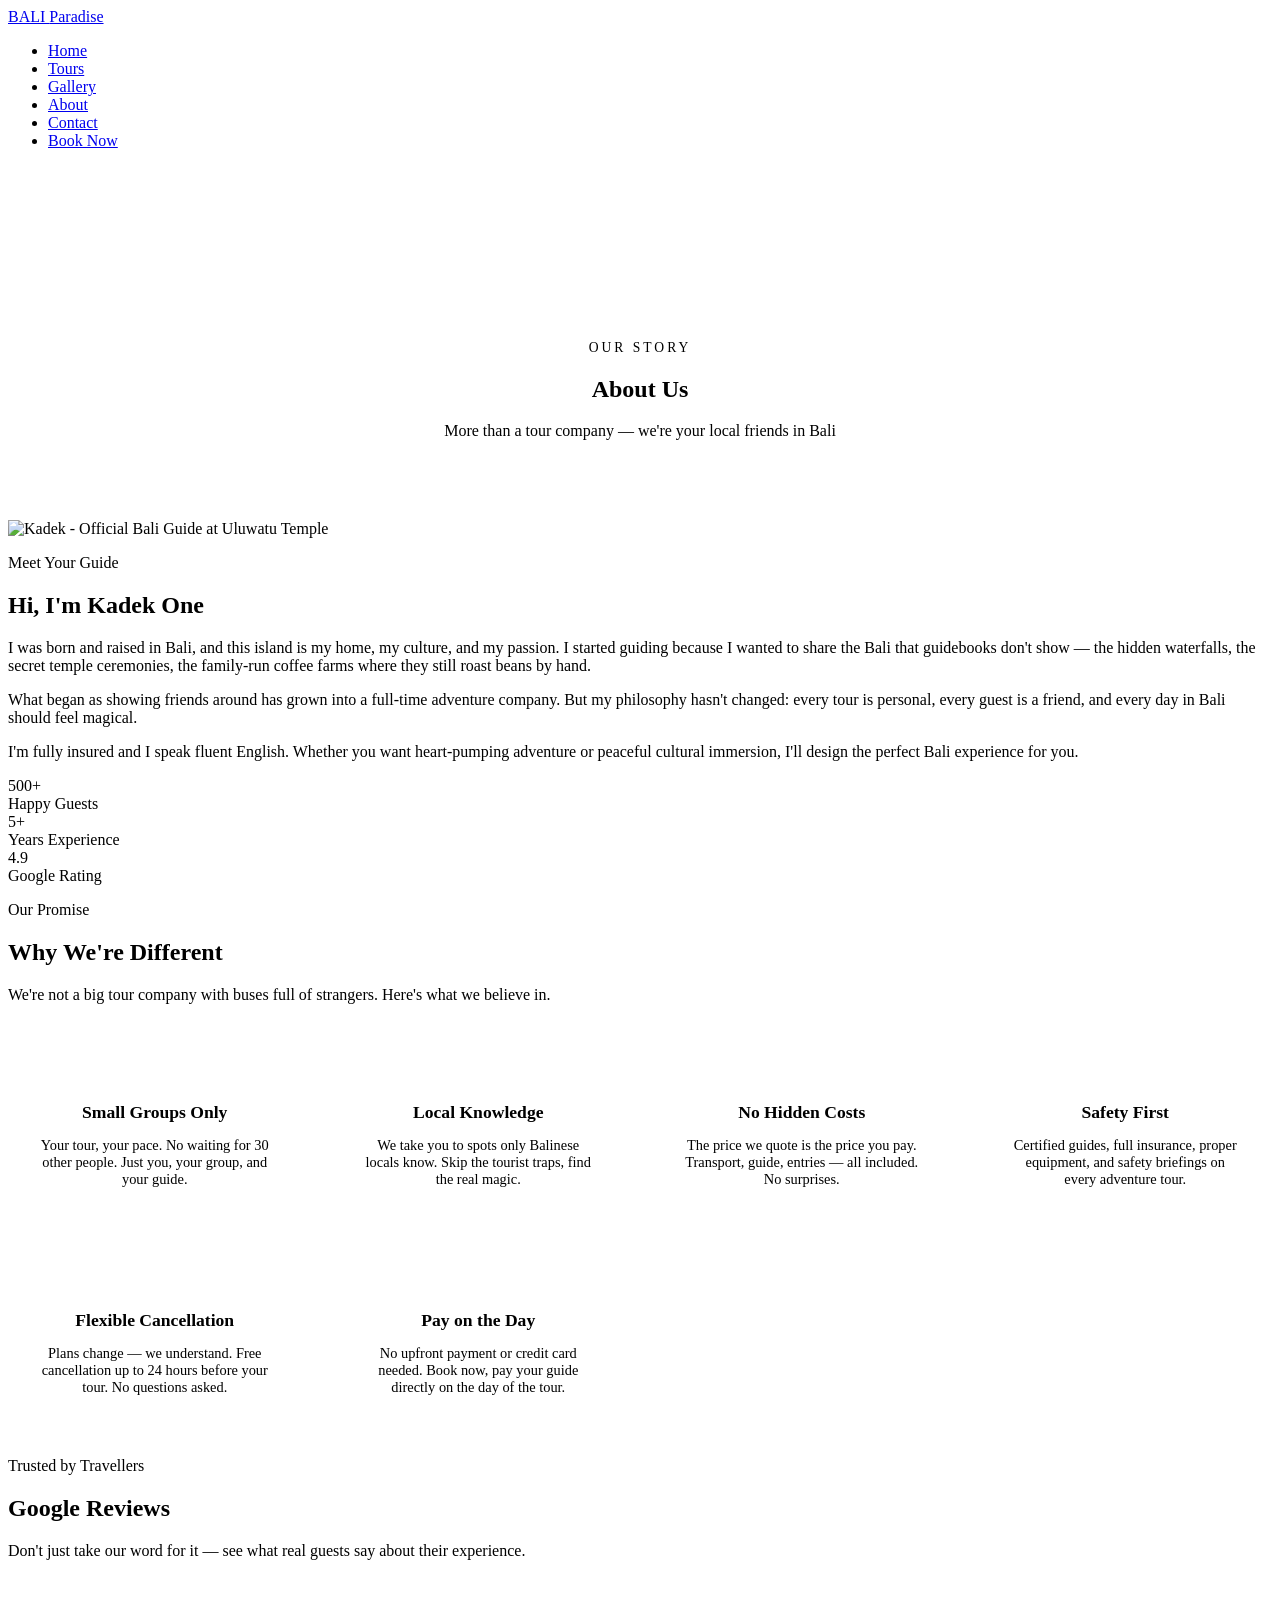
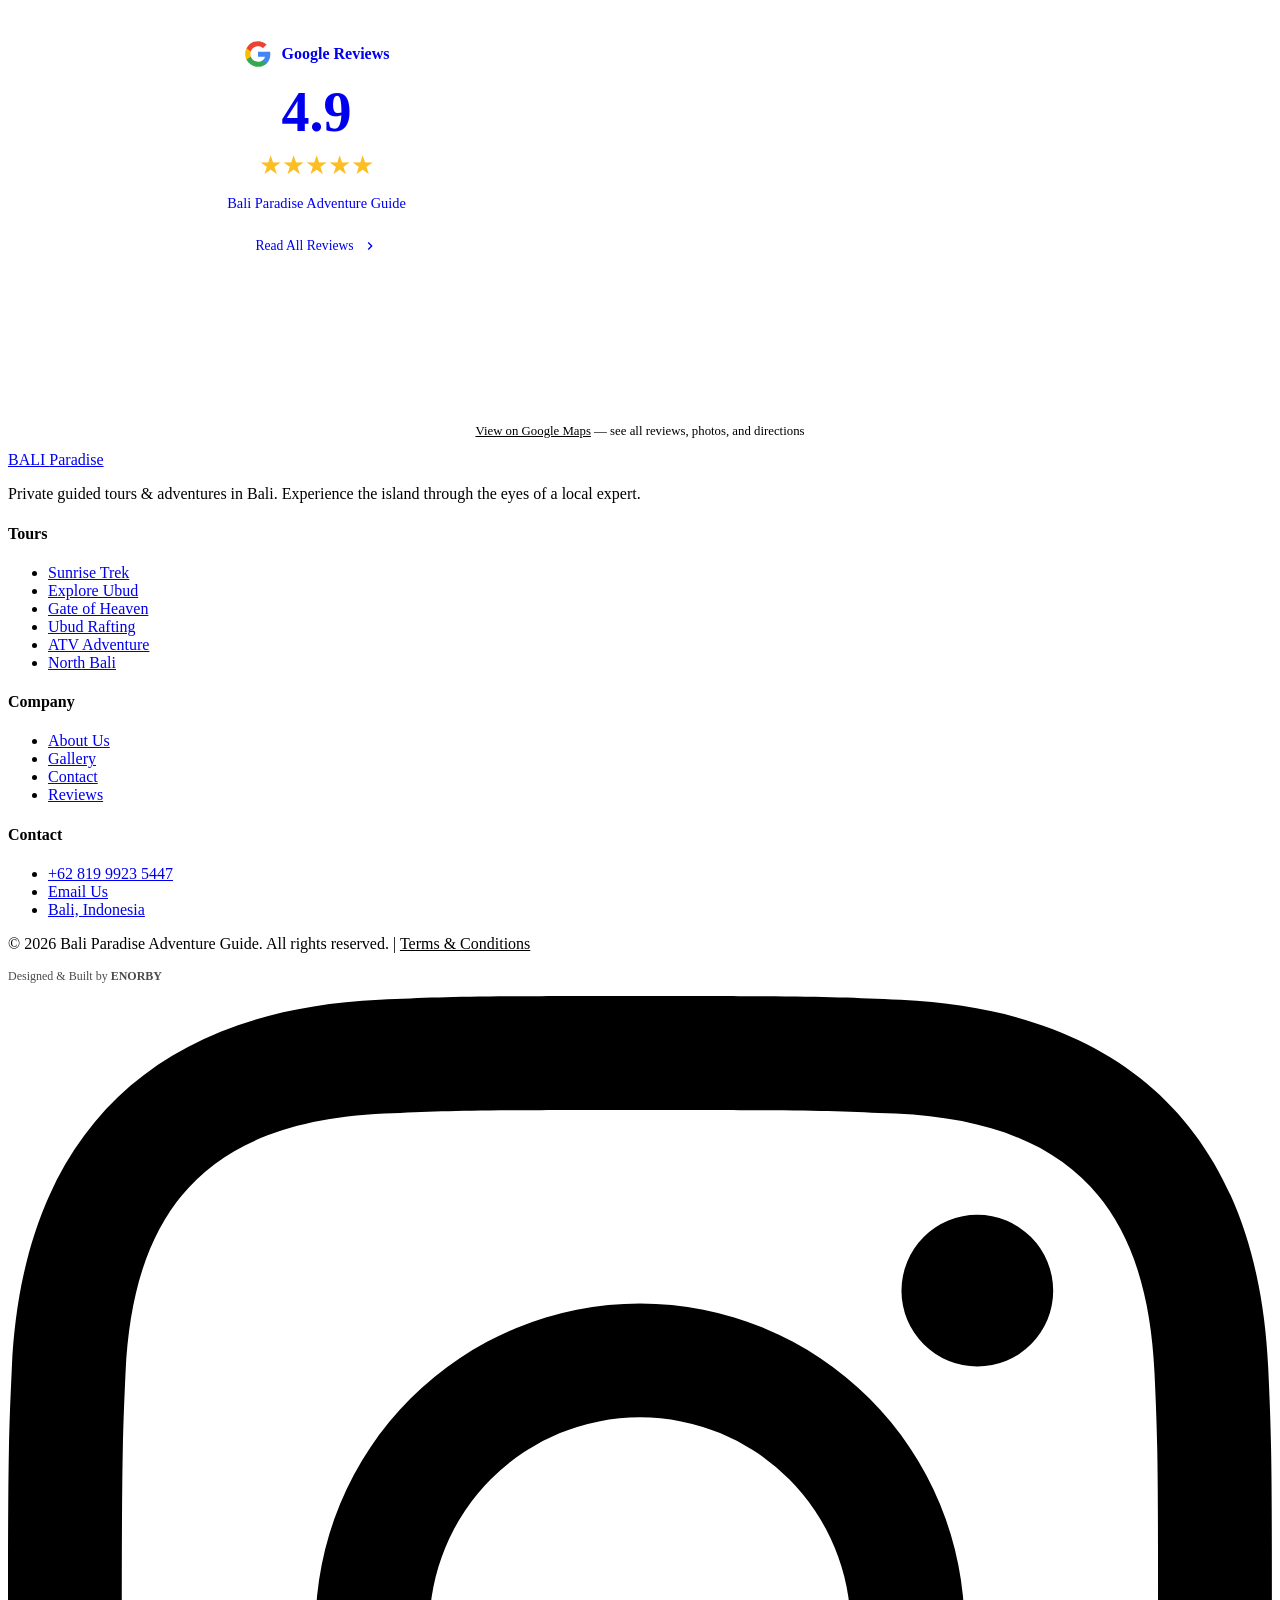
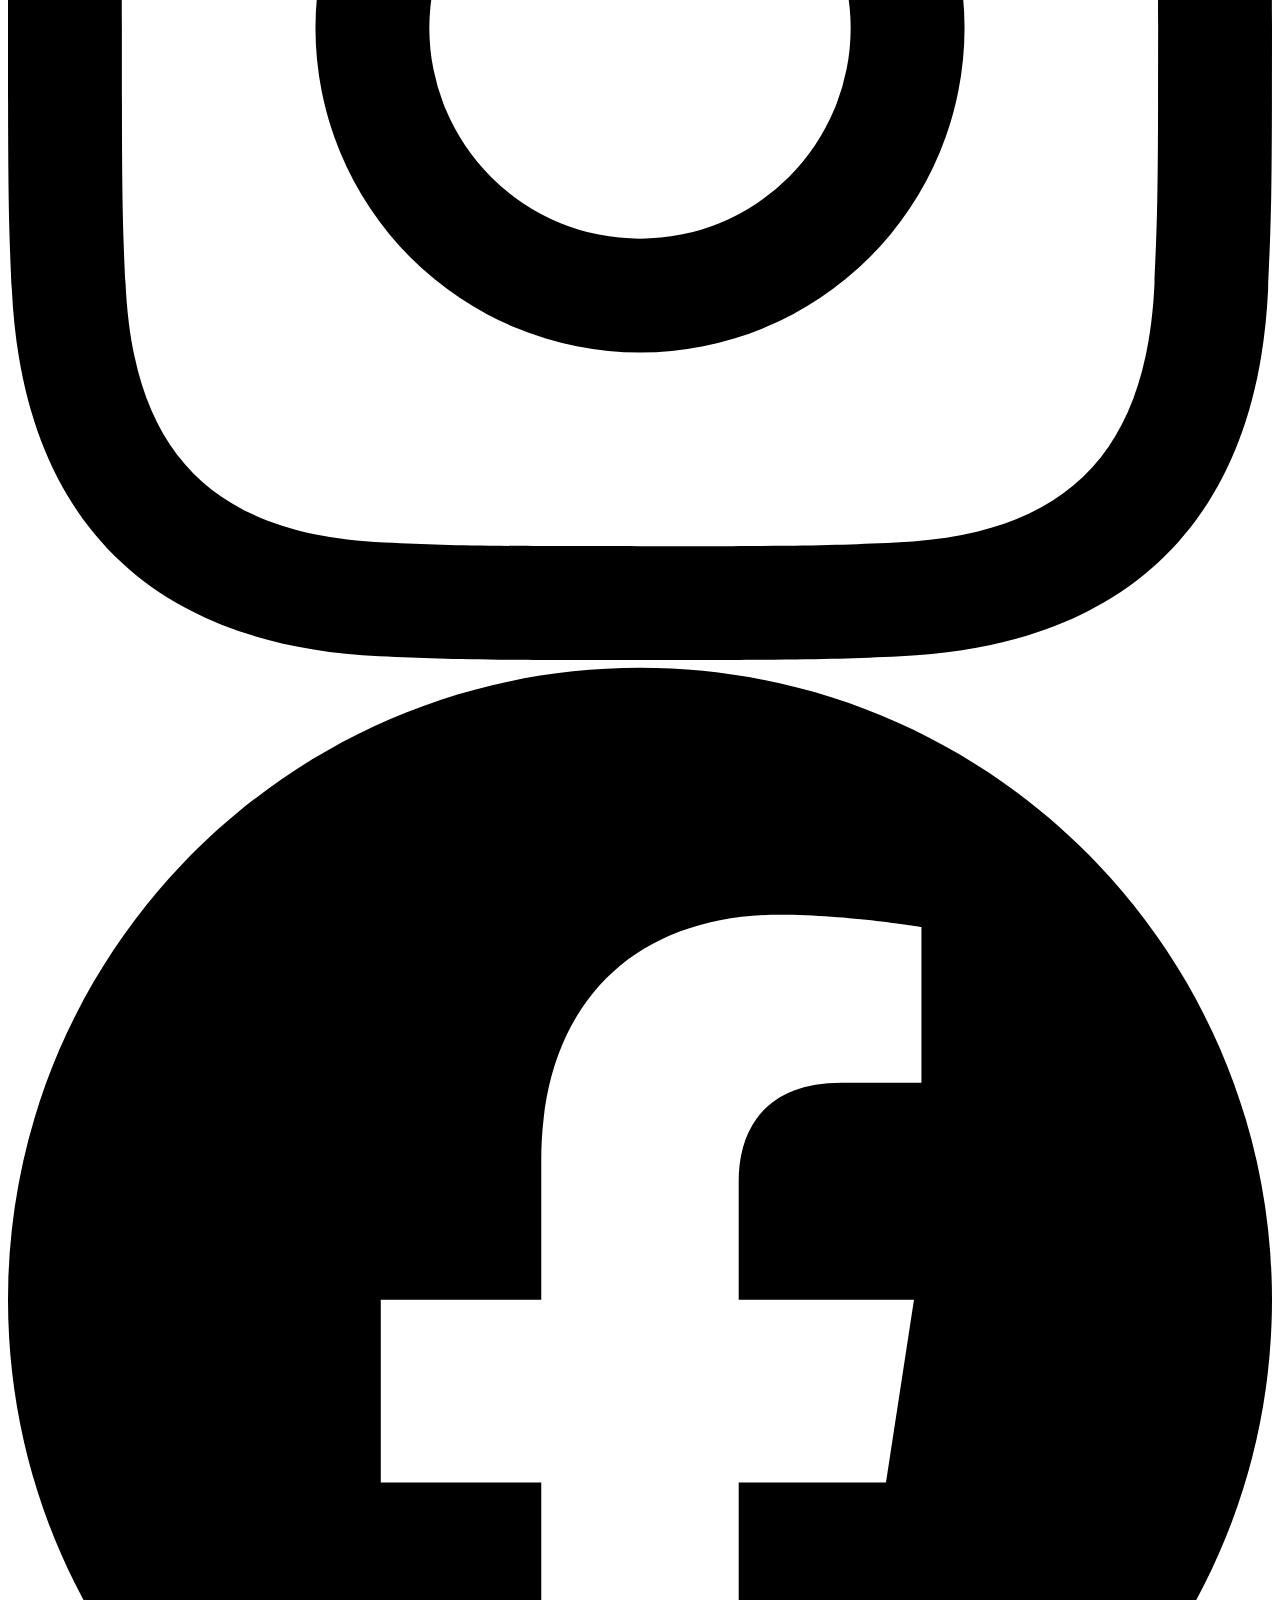
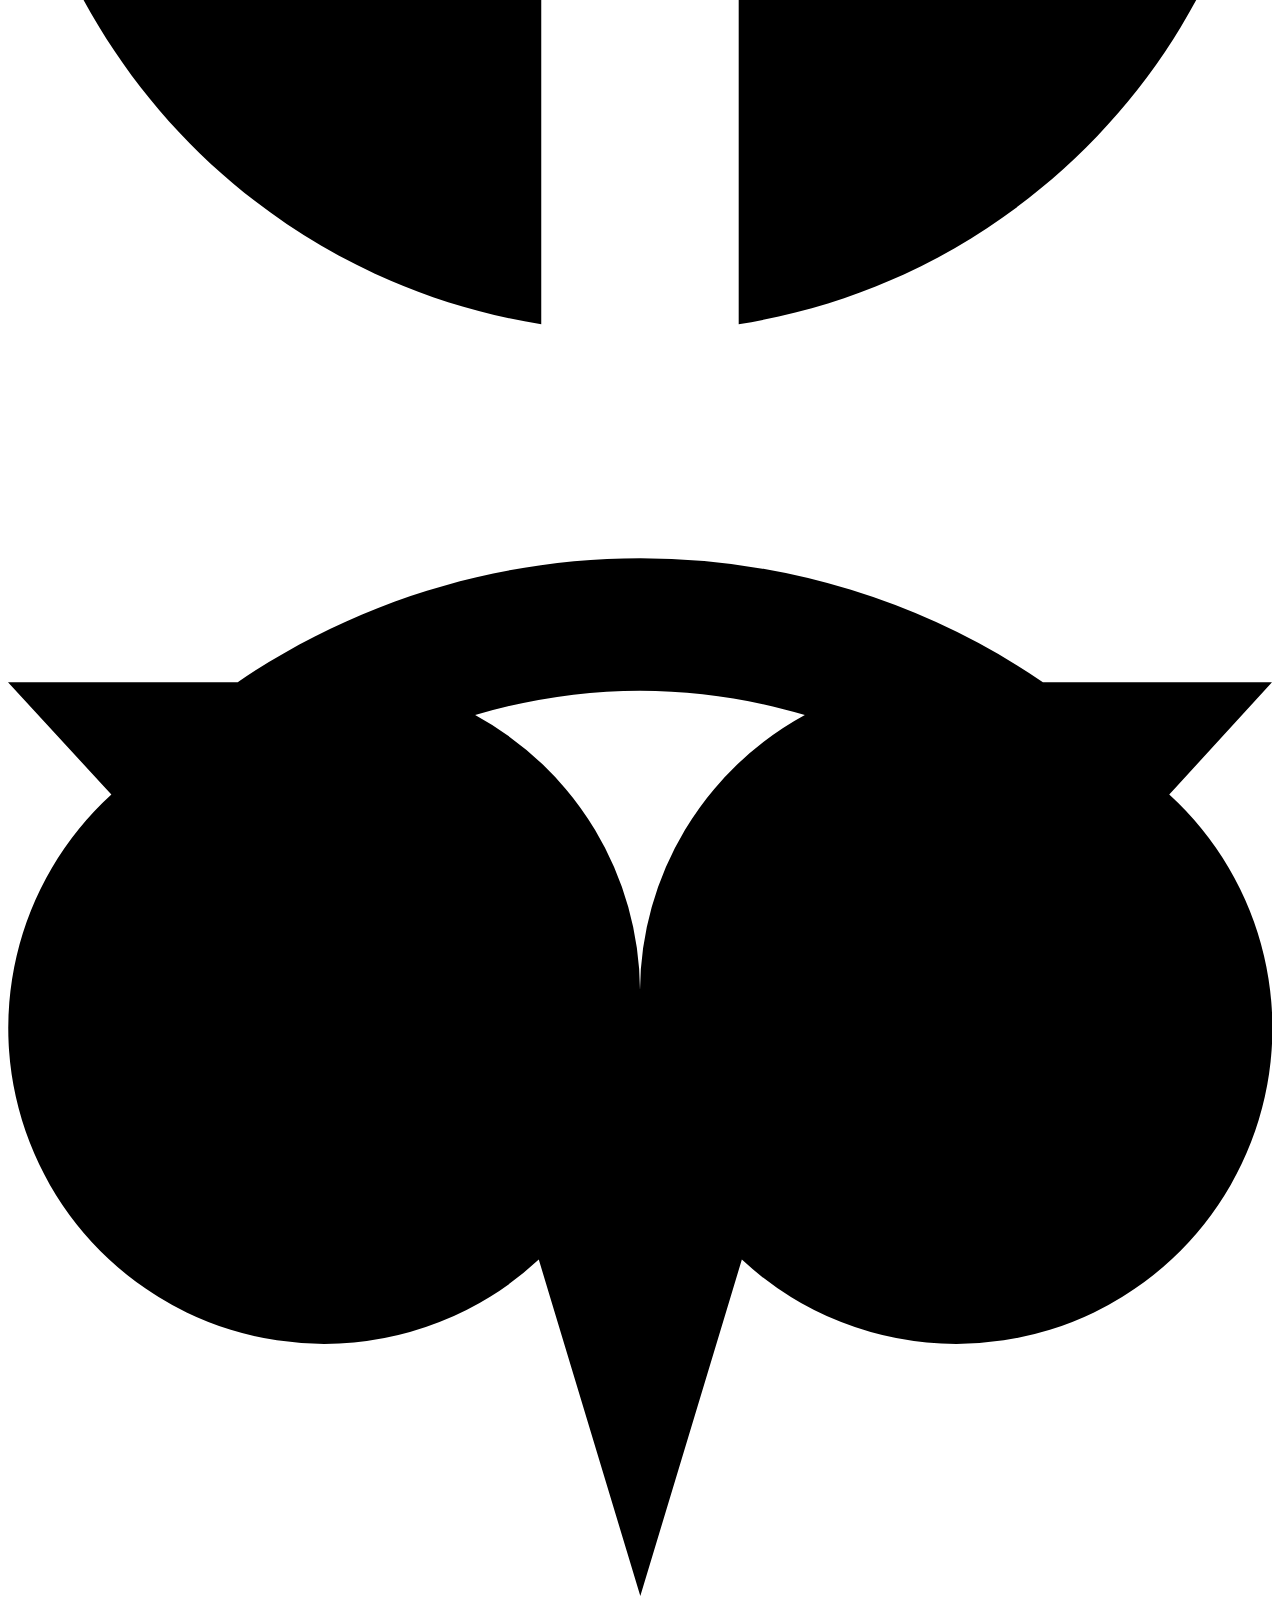
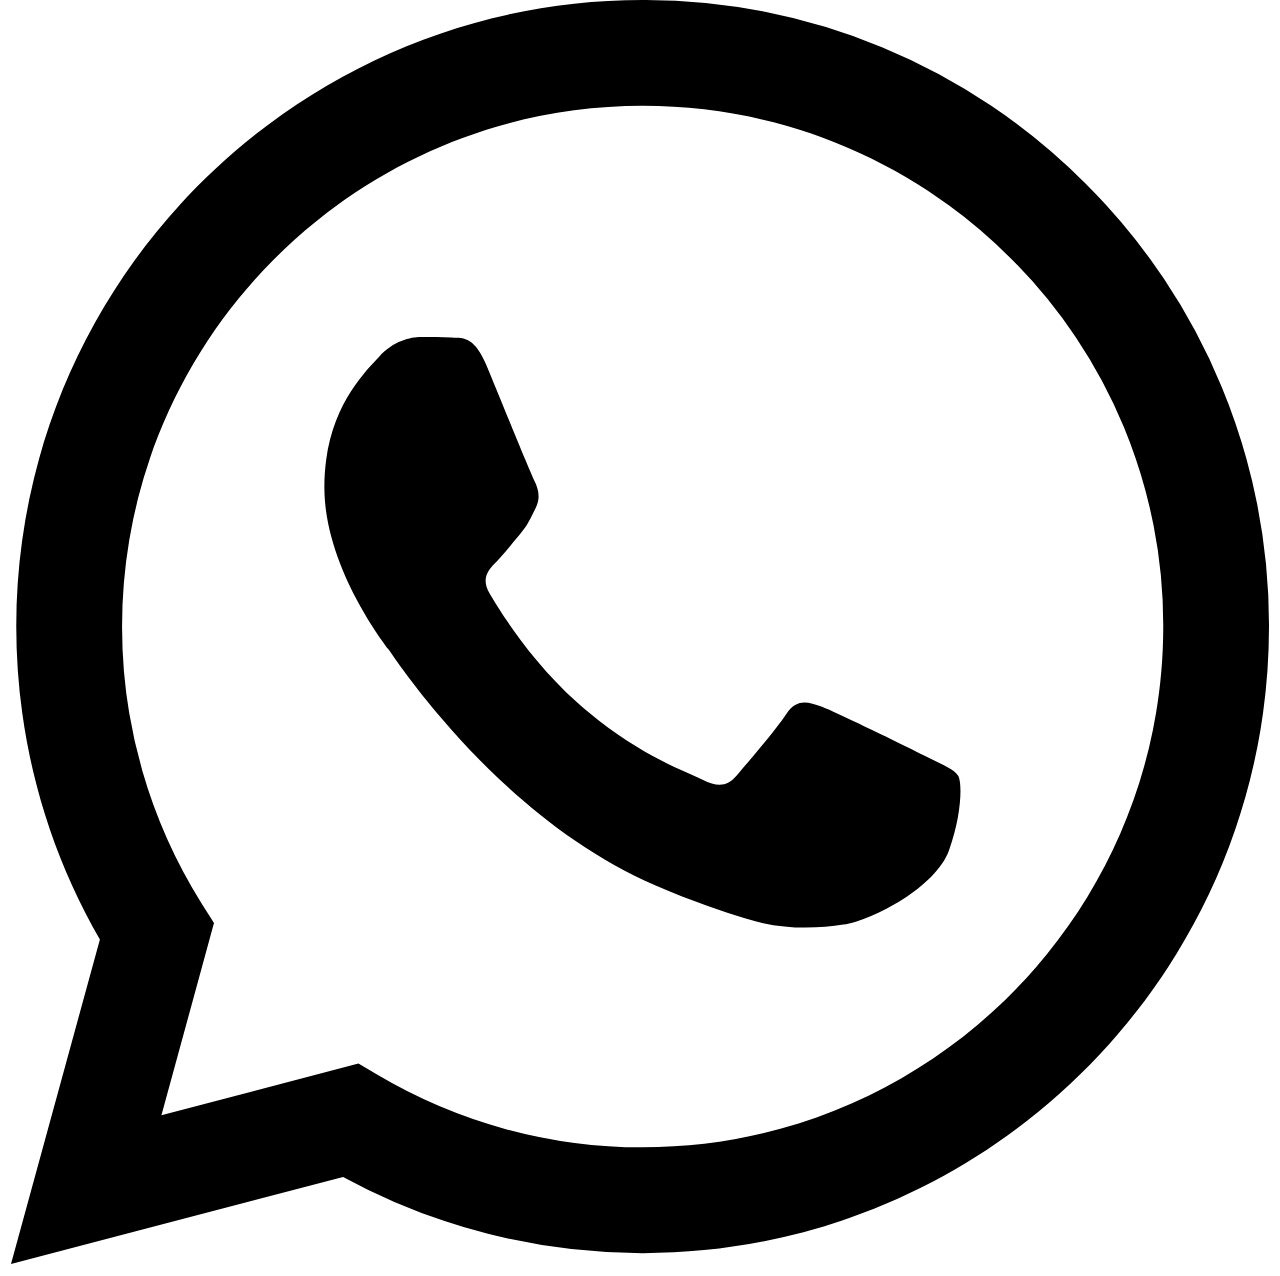
==== about.html @ e0d85d9c "Add files via upload" ====
<!DOCTYPE html>
<html lang="en">
<head>
    <meta charset="UTF-8">
    <meta name="viewport" content="width=device-width, initial-scale=1.0">
    <title>About Us | Bali Paradise Adventure Guide</title>
    <meta name="description" content="Meet your local Balinese guide. Learn about our story, experience, and why travellers trust us for their Bali adventure.">
    <link rel="preconnect" href="https://fonts.googleapis.com">
    <link rel="preconnect" href="https://fonts.gstatic.com" crossorigin>
    <link href="https://fonts.googleapis.com/css2?family=DM+Sans:wght@400;500;600;700&family=Playfair+Display:wght@400;700;800&display=swap" rel="stylesheet">
    <link rel="icon" href="data:image/svg+xml,<svg xmlns='http://www.w3.org/2000/svg' viewBox='0 0 100 100'><text y='.9em' font-size='90'>🌴</text></svg>">
    <link rel="stylesheet" href="css/style.css">
    <style>
        .page-hero {
            padding: 160px 0 80px;
            text-align: center;
            background: linear-gradient(to bottom, var(--bg-forest), var(--bg-primary));
        }
        .values-grid {
            display: grid;
            grid-template-columns: repeat(auto-fit, minmax(250px, 1fr));
            gap: 30px;
            margin-top: 50px;
        }
        .value-card {
            background: var(--bg-card);
            border: 1px solid var(--border-subtle);
            border-radius: var(--radius);
            padding: 30px;
            text-align: center;
        }
        .value-card h3 {
            color: var(--accent-gold);
            margin-bottom: 10px;
            font-size: 1.1rem;
        }
        .value-card p {
            font-size: 0.9rem;
        }
        @media (max-width: 768px) {
            .section > .container > div[style*="grid-template-columns: 1fr 1fr"] {
                display: flex !important;
                flex-direction: column;
            }
        }
    </style>
</head>
<body>

    <nav class="navbar scrolled">
        <div class="nav-container">
            <a href="index.html" class="nav-logo">BALI <span>Paradise</span></a>
            <ul class="nav-links">
                <li><a href="index.html">Home</a></li>
                <li><a href="tours.html">Tours</a></li>
                <li><a href="gallery.html">Gallery</a></li>
                <li><a href="about.html" class="active">About</a></li>
                <li><a href="contact.html">Contact</a></li>
                <li><a href="booking.html" class="nav-cta">Book Now</a></li>
            </ul>
            <div class="nav-toggle"><span></span><span></span><span></span></div>
        </div>
    </nav>

    <section class="page-hero">
        <div class="container">
            <p class="hero-subtitle" style="color: var(--accent-gold); font-size: 0.85rem; text-transform: uppercase; letter-spacing: 3px; margin-bottom: 12px;">Our Story</p>
            <h1>About Us</h1>
            <p style="color: var(--text-secondary); max-width: 600px; margin: 0 auto;">More than a tour company &mdash; we're your local friends in Bali</p>
        </div>
    </section>

    <section class="section">
        <div class="container">
            <div class="about-grid">
                <div class="about-image fade-in">
                    <img src="images/guide-kadek.jpg" alt="Kadek - Official Bali Guide at Uluwatu Temple" loading="lazy" style="border-radius: var(--radius); object-fit: cover; width: 100%; aspect-ratio: 3/4;">
                </div>
                <div class="about-content fade-in" id="about-bio">
                    <p class="label">Meet Your Guide</p>
                    <h2>Hi, I'm Kadek One</h2>
                    <p class="bio-text">I was born and raised in Bali, and this island is my home, my culture, and my passion. I started guiding because I wanted to share the Bali that guidebooks don't show &mdash; the hidden waterfalls, the secret temple ceremonies, the family-run coffee farms where they still roast beans by hand.</p>
                    <p class="bio-text">What began as showing friends around has grown into a full-time adventure company. But my philosophy hasn't changed: every tour is personal, every guest is a friend, and every day in Bali should feel magical.</p>
                    <p class="bio-text">I'm fully insured and I speak fluent English. Whether you want heart-pumping adventure or peaceful cultural immersion, I'll design the perfect Bali experience for you.</p>

                    <div class="about-stats" id="about-stats">
                        <div class="about-stat">
                            <div class="number">500+</div>
                            <div class="label">Happy Guests</div>
                        </div>
                        <div class="about-stat">
                            <div class="number">5+</div>
                            <div class="label">Years Experience</div>
                        </div>
                        <div class="about-stat">
                            <div class="number" data-cms-rating>4.9</div>
                            <div class="label">Google Rating</div>
                        </div>
                    </div>
                </div>
            </div>
        </div>
    </section>

    <section class="section" style="background: var(--bg-secondary);">
        <div class="container">
            <div class="section-header fade-in">
                <p class="label">Our Promise</p>
                <h2>Why We're Different</h2>
                <p>We're not a big tour company with buses full of strangers. Here's what we believe in.</p>
            </div>

            <div class="values-grid" id="about-values">
                <div class="value-card fade-in">
                    <h3>Small Groups Only</h3>
                    <p>Your tour, your pace. No waiting for 30 other people. Just you, your group, and your guide.</p>
                </div>
                <div class="value-card fade-in">
                    <h3>Local Knowledge</h3>
                    <p>We take you to spots only Balinese locals know. Skip the tourist traps, find the real magic.</p>
                </div>
                <div class="value-card fade-in">
                    <h3>No Hidden Costs</h3>
                    <p>The price we quote is the price you pay. Transport, guide, entries &mdash; all included. No surprises.</p>
                </div>
                <div class="value-card fade-in">
                    <h3>Safety First</h3>
                    <p>Certified guides, full insurance, proper equipment, and safety briefings on every adventure tour.</p>
                </div>
                <div class="value-card fade-in">
                    <h3>Flexible Cancellation</h3>
                    <p>Plans change &mdash; we understand. Free cancellation up to 24 hours before your tour. No questions asked.</p>
                </div>
                <div class="value-card fade-in">
                    <h3>Pay on the Day</h3>
                    <p>No upfront payment or credit card needed. Book now, pay your guide directly on the day of the tour.</p>
                </div>
            </div>
        </div>
    </section>

    <!-- GOOGLE REVIEWS & MAP -->
    <section class="section">
        <div class="container">
            <div class="section-header fade-in">
                <p class="label">Trusted by Travellers</p>
                <h2>Google Reviews</h2>
                <p>Don't just take our word for it — see what real guests say about their experience.</p>
            </div>

            <div style="display: grid; grid-template-columns: 1fr 1fr; gap: 30px; margin-top: 40px; align-items: start;">
                <!-- Google Reviews card -->
                <div class="fade-in">
                    <a href="https://maps.app.goo.gl/Lucm7mpu2UtnnKXX6" target="_blank" rel="noopener" style="text-decoration: none; display: block;">
                        <div style="background: var(--bg-card); border: 1px solid var(--border-subtle); border-radius: var(--radius); padding: 40px 30px; text-align: center;">
                            <div style="display: flex; align-items: center; justify-content: center; gap: 10px; margin-bottom: 16px;">
                                <svg viewBox="0 0 24 24" width="28" height="28" fill="none"><path d="M22.56 12.25c0-.78-.07-1.53-.2-2.25H12v4.26h5.92c-.26 1.37-1.04 2.53-2.21 3.31v2.77h3.57c2.08-1.92 3.28-4.74 3.28-8.09z" fill="#4285F4"/><path d="M12 23c2.97 0 5.46-.98 7.28-2.66l-3.57-2.77c-.98.66-2.23 1.06-3.71 1.06-2.86 0-5.29-1.93-6.16-4.53H2.18v2.84C3.99 20.53 7.7 23 12 23z" fill="#34A853"/><path d="M5.84 14.09c-.22-.66-.35-1.36-.35-2.09s.13-1.43.35-2.09V7.07H2.18C1.43 8.55 1 10.22 1 12s.43 3.45 1.18 4.93l2.85-2.22.81-.62z" fill="#FBBC05"/><path d="M12 5.38c1.62 0 3.06.56 4.21 1.64l3.15-3.15C17.45 2.09 14.97 1 12 1 7.7 1 3.99 3.47 2.18 7.07l3.66 2.84c.87-2.6 3.3-4.53 6.16-4.53z" fill="#EA4335"/></svg>
                                <span style="font-size: 1rem; font-weight: 600; color: var(--text-primary);">Google Reviews</span>
                            </div>
                            <div style="font-size: 3.5rem; font-weight: 800; color: var(--accent-gold); font-family: var(--font-heading); line-height: 1;" data-cms-rating>4.9</div>
                            <div style="color: #fbbf24; font-size: 1.6rem; margin: 10px 0;">&#9733;&#9733;&#9733;&#9733;&#9733;</div>
                            <p style="color: var(--text-secondary); font-size: 0.9rem; margin-bottom: 24px;">Bali Paradise Adventure Guide</p>
                            <span class="btn btn-primary" style="display: inline-flex; align-items: center; gap: 8px; font-size: 0.85rem;">
                                Read All Reviews
                                <svg viewBox="0 0 24 24" width="16" height="16" fill="currentColor"><path d="M10 6L8.59 7.41 13.17 12l-4.58 4.59L10 18l6-6z"/></svg>
                            </span>
                        </div>
                    </a>
                </div>

                <!-- Embedded Map -->
                <div class="fade-in" style="border-radius: var(--radius); overflow: hidden; border: 1px solid var(--border-subtle); height: 100%; min-height: 400px;">
                    <iframe
                        src="https://www.google.com/maps/embed?pb=!1m18!1m12!1m3!1d3944.5!2d115.2792596!3d-8.5365121!2m3!1f0!2f0!3f0!3m2!1i1024!2i768!4f13.1!3m3!1m2!1s0x2dd23d23a5ae390b%3A0xab5f995b750066f2!2sBali%20Paradise%20Adventure%20Guide!5e0!3m2!1sen!2sid!4v1700000000000"
                        width="100%"
                        height="100%"
                        style="border:0; min-height: 400px;"
                        allowfullscreen=""
                        loading="lazy"
                        referrerpolicy="no-referrer-when-downgrade">
                    </iframe>
                </div>
            </div>

            <p style="text-align: center; margin-top: 20px; color: var(--text-muted); font-size: 0.8rem;">
                <a href="https://maps.app.goo.gl/Lucm7mpu2UtnnKXX6" target="_blank" rel="noopener" style="color: var(--text-muted); text-decoration: underline;">View on Google Maps</a> &mdash; see all reviews, photos, and directions
            </p>
        </div>
    </section>

    <footer class="footer">
        <div class="container">
            <div class="footer-grid">
                <div class="footer-brand">
                    <a href="index.html" class="nav-logo">BALI <span>Paradise</span></a>
                    <p>Private guided tours & adventures in Bali. Experience the island through the eyes of a local expert.</p>
                </div>
                <div>
                    <h4>Tours</h4>
                    <ul class="footer-links">
                        <li><a href="tours.html#sunrise-trek">Sunrise Trek</a></li>
                        <li><a href="tours.html#ubud">Explore Ubud</a></li>
                        <li><a href="tours.html#heaven-gate">Gate of Heaven</a></li>
                        <li><a href="tours.html#rafting">Ubud Rafting</a></li>
                        <li><a href="tours.html#atv">ATV Adventure</a></li>
                        <li><a href="tours.html#north-bali">North Bali</a></li>
                    </ul>
                </div>
                <div>
                    <h4>Company</h4>
                    <ul class="footer-links">
                        <li><a href="about.html">About Us</a></li>
                        <li><a href="gallery.html">Gallery</a></li>
                        <li><a href="contact.html">Contact</a></li>
                        <li><a href="https://maps.app.goo.gl/Lucm7mpu2UtnnKXX6" target="_blank" rel="noopener">Reviews</a></li>
                    </ul>
                </div>
                <div>
                    <h4>Contact</h4>
                    <ul class="footer-links">
                        <li><a href="https://wa.me/6281999235447" target="_blank">+62 819 9923 5447</a></li>
                        <li><a href="mailto:baliparadisetravels@gmail.com">Email Us</a></li>
                        <li><a href="https://maps.app.goo.gl/Lucm7mpu2UtnnKXX6" target="_blank" rel="noopener">Bali, Indonesia</a></li>
                    </ul>
                </div>
            </div>
            <div class="footer-bottom">
                <p>&copy; 2026 Bali Paradise Adventure Guide. All rights reserved. | <a href="terms.html" style="color: var(--text-muted); text-decoration: underline;">Terms & Conditions</a></p>
                <p style="margin-top: 8px; font-size: 0.75rem; color: var(--text-muted); opacity: 0.7;">Designed &amp; Built by <a href="https://enorby.co.nz" target="_blank" rel="noopener" style="color: var(--accent-gold); text-decoration: none; font-weight: 600;">ENORBY</a></p>
                <div class="footer-social">
                    <a href="#" aria-label="Instagram"><svg viewBox="0 0 24 24"><path d="M12 2.163c3.204 0 3.584.012 4.85.07 3.252.148 4.771 1.691 4.919 4.919.058 1.265.069 1.645.069 4.849 0 3.205-.012 3.584-.069 4.849-.149 3.225-1.664 4.771-4.919 4.919-1.266.058-1.644.07-4.85.07-3.204 0-3.584-.012-4.849-.07-3.26-.149-4.771-1.699-4.919-4.92-.058-1.265-.07-1.644-.07-4.849 0-3.204.013-3.583.07-4.849.149-3.227 1.664-4.771 4.919-4.919 1.266-.057 1.645-.069 4.849-.069zM12 0C8.741 0 8.333.014 7.053.072 2.695.272.273 2.69.073 7.052.014 8.333 0 8.741 0 12c0 3.259.014 3.668.072 4.948.2 4.358 2.618 6.78 6.98 6.98C8.333 23.986 8.741 24 12 24c3.259 0 3.668-.014 4.948-.072 4.354-.2 6.782-2.618 6.979-6.98.059-1.28.073-1.689.073-4.948 0-3.259-.014-3.667-.072-4.947-.196-4.354-2.617-6.78-6.979-6.98C15.668.014 15.259 0 12 0zm0 5.838a6.162 6.162 0 100 12.324 6.162 6.162 0 000-12.324zM12 16a4 4 0 110-8 4 4 0 010 8zm6.406-11.845a1.44 1.44 0 100 2.881 1.44 1.44 0 000-2.881z"/></svg></a>
                    <a href="#" aria-label="Facebook"><svg viewBox="0 0 24 24"><path d="M24 12.073c0-6.627-5.373-12-12-12s-12 5.373-12 12c0 5.99 4.388 10.954 10.125 11.854v-8.385H7.078v-3.47h3.047V9.43c0-3.007 1.792-4.669 4.533-4.669 1.312 0 2.686.235 2.686.235v2.953H15.83c-1.491 0-1.956.925-1.956 1.874v2.25h3.328l-.532 3.47h-2.796v8.385C19.612 23.027 24 18.062 24 12.073z"/></svg></a>
                    <a href="#" aria-label="TripAdvisor"><svg viewBox="0 0 24 24"><path d="M12.006 4.295c-2.67 0-5.338.784-7.645 2.353H0l1.963 2.135a5.997 5.997 0 004.04 10.43 5.976 5.976 0 004.075-1.6L12.006 24l1.928-6.387a5.976 5.976 0 004.075 1.6 5.997 5.997 0 004.04-10.43L24 6.648h-4.35a13.573 13.573 0 00-7.644-2.353zM12 6.81c1.07 0 2.12.16 3.13.464a5.993 5.993 0 00-3.13 5.222 5.994 5.994 0 00-3.13-5.222A11.142 11.142 0 0112 6.81z"/></svg></a>
                </div>
            </div>
        </div>
    </footer>

    <a href="https://wa.me/6281999235447?text=Hi!%20I'm%20interested%20in%20booking%20a%20tour." target="_blank" class="whatsapp-float" aria-label="Chat on WhatsApp">
        <svg viewBox="0 0 24 24"><path d="M17.472 14.382c-.297-.149-1.758-.867-2.03-.967-.273-.099-.471-.148-.67.15-.197.297-.767.966-.94 1.164-.173.199-.347.223-.644.075-.297-.15-1.255-.463-2.39-1.475-.883-.788-1.48-1.761-1.653-2.059-.173-.297-.018-.458.13-.606.134-.133.298-.347.446-.52.149-.174.198-.298.298-.497.099-.198.05-.371-.025-.52-.075-.149-.669-1.612-.916-2.207-.242-.579-.487-.5-.669-.51-.173-.008-.371-.01-.57-.01-.198 0-.52.074-.792.372-.272.297-1.04 1.016-1.04 2.479 0 1.462 1.065 2.875 1.213 3.074.149.198 2.096 3.2 5.077 4.487.709.306 1.262.489 1.694.625.712.227 1.36.195 1.871.118.571-.085 1.758-.719 2.006-1.413.248-.694.248-1.289.173-1.413-.074-.124-.272-.198-.57-.347m-5.421 7.403h-.004a9.87 9.87 0 01-5.031-1.378l-.361-.214-3.741.982.998-3.648-.235-.374a9.86 9.86 0 01-1.51-5.26c.001-5.45 4.436-9.884 9.888-9.884 2.64 0 5.122 1.03 6.988 2.898a9.825 9.825 0 012.893 6.994c-.003 5.45-4.437 9.884-9.885 9.884m8.413-18.297A11.815 11.815 0 0012.05 0C5.495 0 .16 5.335.157 11.892c0 2.096.547 4.142 1.588 5.945L.057 24l6.305-1.654a11.882 11.882 0 005.683 1.448h.005c6.554 0 11.89-5.335 11.893-11.893a11.821 11.821 0 00-3.48-8.413z"/></svg>
    </a>

    <script src="js/main.js"></script>
    <script src="js/cms-loader.js"></script>
</body>
</html>
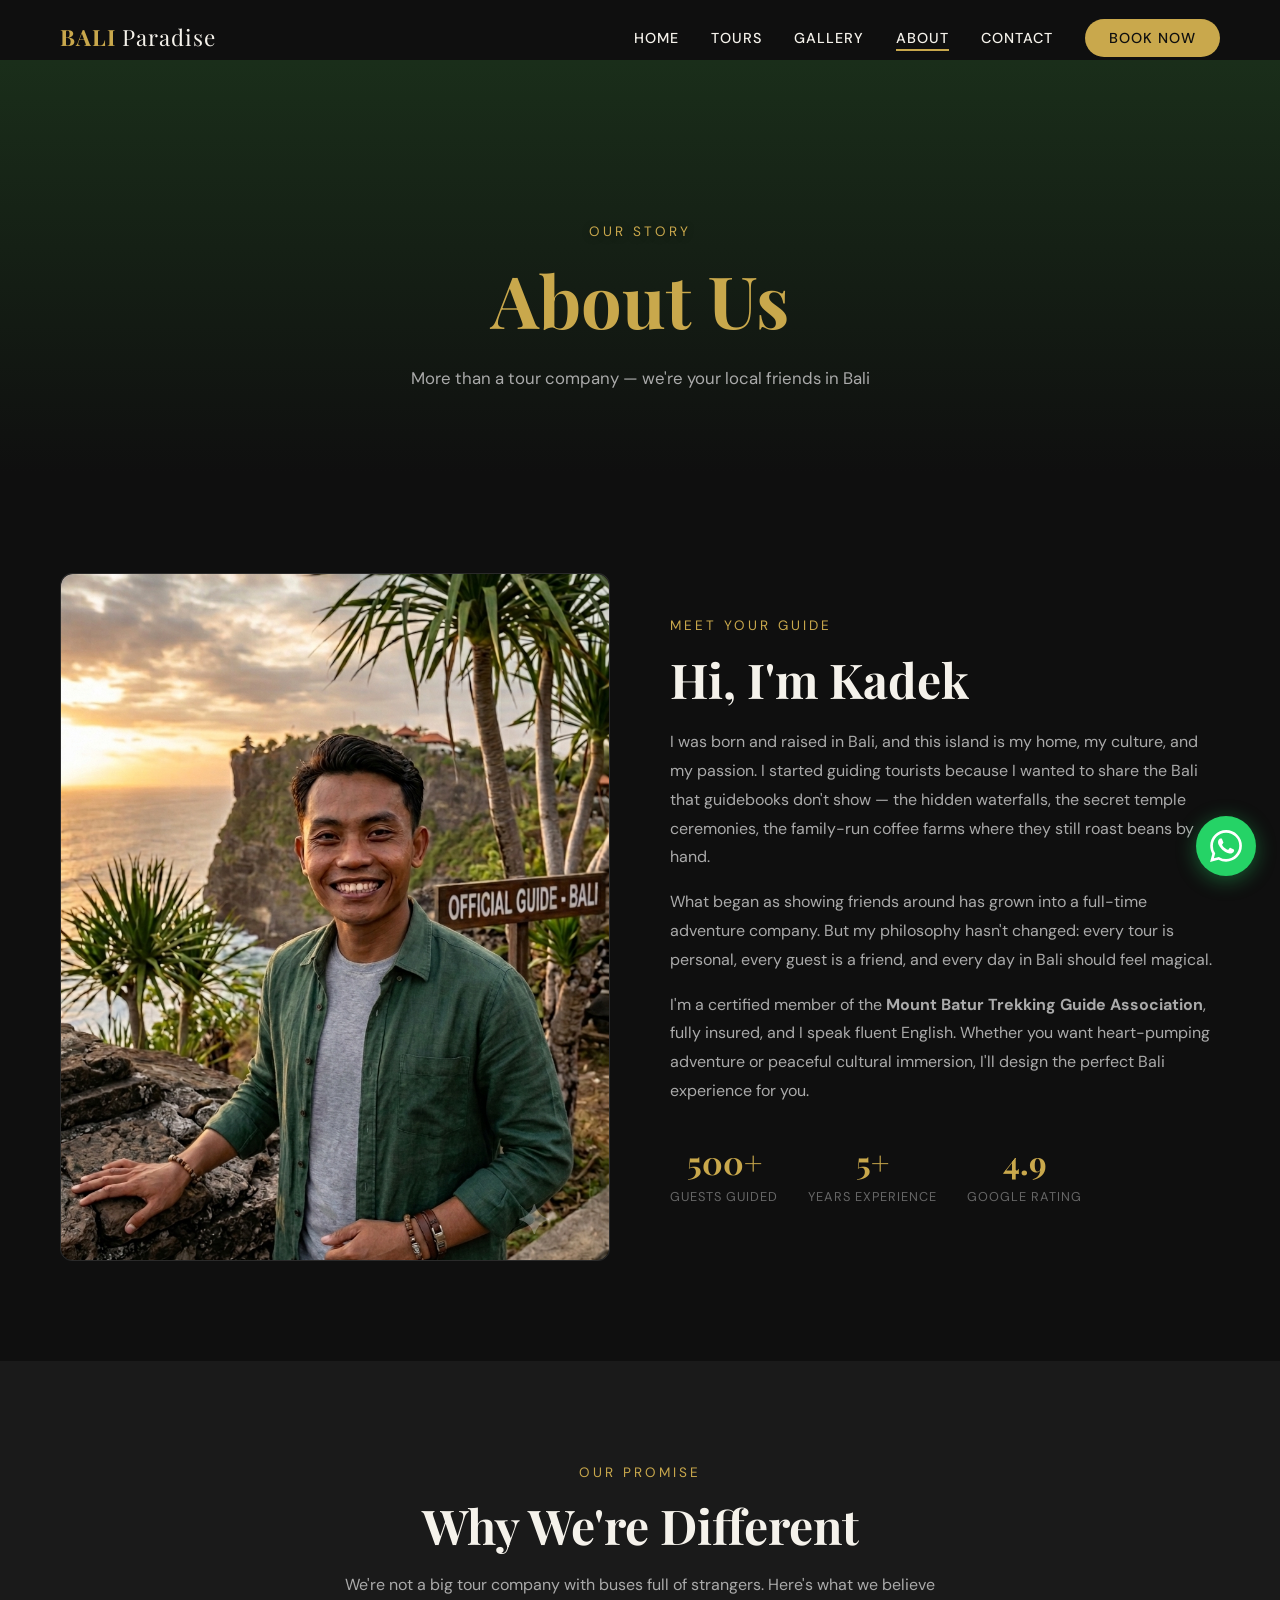
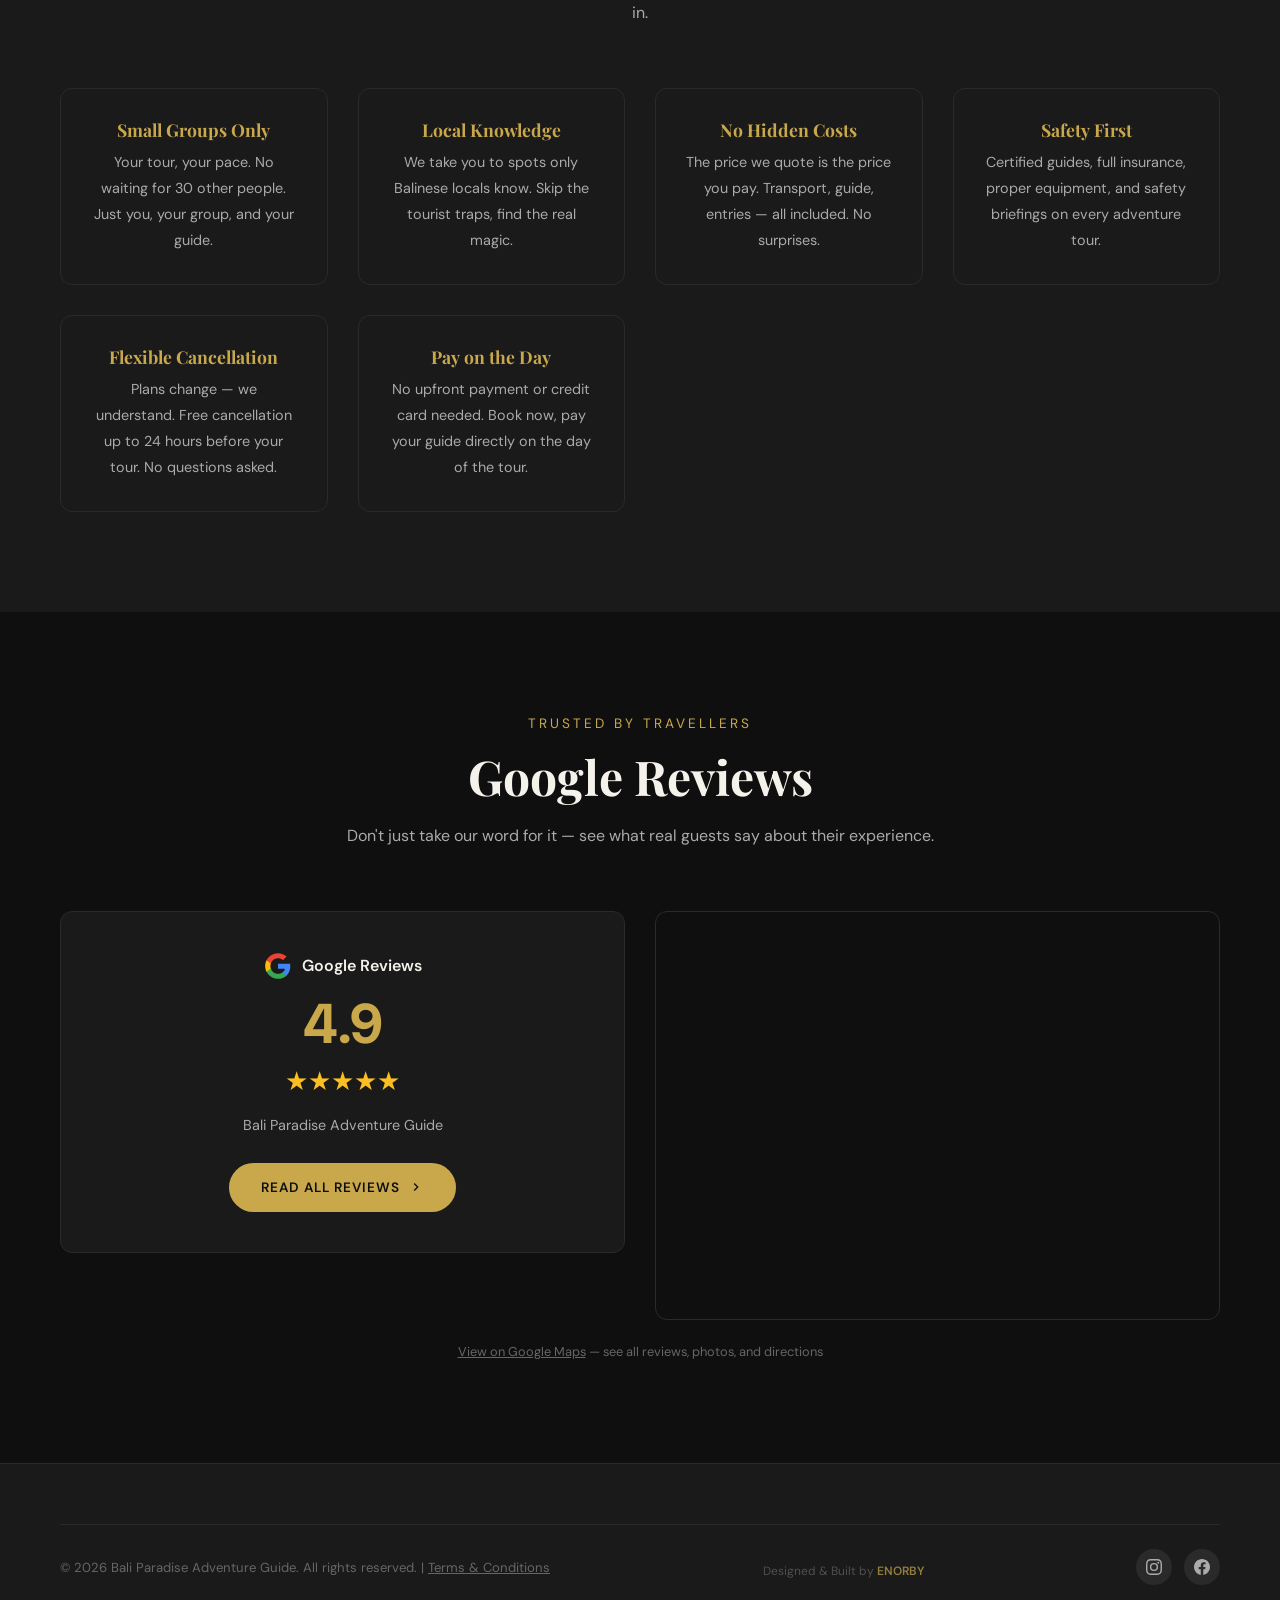
==== commit 628d7059: "Sync pages with base source of truth Reverts index, about, contact, booking, terms and CSS to match " ====
--- a/about.html
+++ b/about.html
@@ -8,7 +8,6 @@
     <link rel="preconnect" href="https://fonts.googleapis.com">
     <link rel="preconnect" href="https://fonts.gstatic.com" crossorigin>
     <link href="https://fonts.googleapis.com/css2?family=DM+Sans:wght@400;500;600;700&family=Playfair+Display:wght@400;700;800&display=swap" rel="stylesheet">
-    <link rel="icon" href="data:image/svg+xml,<svg xmlns='http://www.w3.org/2000/svg' viewBox='0 0 100 100'><text y='.9em' font-size='90'>🌴</text></svg>">
     <link rel="stylesheet" href="css/style.css">
     <style>
         .page-hero {
@@ -76,24 +75,26 @@
                 <div class="about-image fade-in">
                     <img src="images/guide-kadek.jpg" alt="Kadek - Official Bali Guide at Uluwatu Temple" loading="lazy" style="border-radius: var(--radius); object-fit: cover; width: 100%; aspect-ratio: 3/4;">
                 </div>
-                <div class="about-content fade-in" id="about-bio">
+                <div class="about-content fade-in">
                     <p class="label">Meet Your Guide</p>
-                    <h2>Hi, I'm Kadek One</h2>
-                    <p class="bio-text">I was born and raised in Bali, and this island is my home, my culture, and my passion. I started guiding because I wanted to share the Bali that guidebooks don't show &mdash; the hidden waterfalls, the secret temple ceremonies, the family-run coffee farms where they still roast beans by hand.</p>
-                    <p class="bio-text">What began as showing friends around has grown into a full-time adventure company. But my philosophy hasn't changed: every tour is personal, every guest is a friend, and every day in Bali should feel magical.</p>
-                    <p class="bio-text">I'm fully insured and I speak fluent English. Whether you want heart-pumping adventure or peaceful cultural immersion, I'll design the perfect Bali experience for you.</p>
-
-                    <div class="about-stats" id="about-stats">
+                    <!-- PLACEHOLDER: Replace all below with client's real story -->
+                    <h2>Hi, I'm Kadek</h2>
+                    <p>I was born and raised in Bali, and this island is my home, my culture, and my passion. I started guiding tourists because I wanted to share the Bali that guidebooks don't show &mdash; the hidden waterfalls, the secret temple ceremonies, the family-run coffee farms where they still roast beans by hand.</p>
+                    <p>What began as showing friends around has grown into a full-time adventure company. But my philosophy hasn't changed: every tour is personal, every guest is a friend, and every day in Bali should feel magical.</p>
+                    <p>I'm a certified member of the <strong>Mount Batur Trekking Guide Association</strong>, fully insured, and I speak fluent English. Whether you want heart-pumping adventure or peaceful cultural immersion, I'll design the perfect Bali experience for you.</p>
+
+                    <div class="about-stats">
+                        <!-- PLACEHOLDER: Update numbers -->
                         <div class="about-stat">
                             <div class="number">500+</div>
-                            <div class="label">Happy Guests</div>
+                            <div class="label">Guests Guided</div>
                         </div>
                         <div class="about-stat">
                             <div class="number">5+</div>
                             <div class="label">Years Experience</div>
                         </div>
                         <div class="about-stat">
-                            <div class="number" data-cms-rating>4.9</div>
+                            <div class="number">4.9</div>
                             <div class="label">Google Rating</div>
                         </div>
                     </div>
@@ -110,7 +111,7 @@
                 <p>We're not a big tour company with buses full of strangers. Here's what we believe in.</p>
             </div>
 
-            <div class="values-grid" id="about-values">
+            <div class="values-grid">
                 <div class="value-card fade-in">
                     <h3>Small Groups Only</h3>
                     <p>Your tour, your pace. No waiting for 30 other people. Just you, your group, and your guide.</p>
@@ -129,6 +130,7 @@
                 </div>
                 <div class="value-card fade-in">
                     <h3>Flexible Cancellation</h3>
+                    <!-- PLACEHOLDER: Confirm cancellation policy with client -->
                     <p>Plans change &mdash; we understand. Free cancellation up to 24 hours before your tour. No questions asked.</p>
                 </div>
                 <div class="value-card fade-in">
@@ -157,7 +159,7 @@
                                 <svg viewBox="0 0 24 24" width="28" height="28" fill="none"><path d="M22.56 12.25c0-.78-.07-1.53-.2-2.25H12v4.26h5.92c-.26 1.37-1.04 2.53-2.21 3.31v2.77h3.57c2.08-1.92 3.28-4.74 3.28-8.09z" fill="#4285F4"/><path d="M12 23c2.97 0 5.46-.98 7.28-2.66l-3.57-2.77c-.98.66-2.23 1.06-3.71 1.06-2.86 0-5.29-1.93-6.16-4.53H2.18v2.84C3.99 20.53 7.7 23 12 23z" fill="#34A853"/><path d="M5.84 14.09c-.22-.66-.35-1.36-.35-2.09s.13-1.43.35-2.09V7.07H2.18C1.43 8.55 1 10.22 1 12s.43 3.45 1.18 4.93l2.85-2.22.81-.62z" fill="#FBBC05"/><path d="M12 5.38c1.62 0 3.06.56 4.21 1.64l3.15-3.15C17.45 2.09 14.97 1 12 1 7.7 1 3.99 3.47 2.18 7.07l3.66 2.84c.87-2.6 3.3-4.53 6.16-4.53z" fill="#EA4335"/></svg>
                                 <span style="font-size: 1rem; font-weight: 600; color: var(--text-primary);">Google Reviews</span>
                             </div>
-                            <div style="font-size: 3.5rem; font-weight: 800; color: var(--accent-gold); font-family: var(--font-heading); line-height: 1;" data-cms-rating>4.9</div>
+                            <div style="font-size: 3.5rem; font-weight: 800; color: var(--accent-gold); font-family: var(--font-heading); line-height: 1;">4.9</div>
                             <div style="color: #fbbf24; font-size: 1.6rem; margin: 10px 0;">&#9733;&#9733;&#9733;&#9733;&#9733;</div>
                             <p style="color: var(--text-secondary); font-size: 0.9rem; margin-bottom: 24px;">Bali Paradise Adventure Guide</p>
                             <span class="btn btn-primary" style="display: inline-flex; align-items: center; gap: 8px; font-size: 0.85rem;">
@@ -190,47 +192,12 @@
 
     <footer class="footer">
         <div class="container">
-            <div class="footer-grid">
-                <div class="footer-brand">
-                    <a href="index.html" class="nav-logo">BALI <span>Paradise</span></a>
-                    <p>Private guided tours & adventures in Bali. Experience the island through the eyes of a local expert.</p>
-                </div>
-                <div>
-                    <h4>Tours</h4>
-                    <ul class="footer-links">
-                        <li><a href="tours.html#sunrise-trek">Sunrise Trek</a></li>
-                        <li><a href="tours.html#ubud">Explore Ubud</a></li>
-                        <li><a href="tours.html#heaven-gate">Gate of Heaven</a></li>
-                        <li><a href="tours.html#rafting">Ubud Rafting</a></li>
-                        <li><a href="tours.html#atv">ATV Adventure</a></li>
-                        <li><a href="tours.html#north-bali">North Bali</a></li>
-                    </ul>
-                </div>
-                <div>
-                    <h4>Company</h4>
-                    <ul class="footer-links">
-                        <li><a href="about.html">About Us</a></li>
-                        <li><a href="gallery.html">Gallery</a></li>
-                        <li><a href="contact.html">Contact</a></li>
-                        <li><a href="https://maps.app.goo.gl/Lucm7mpu2UtnnKXX6" target="_blank" rel="noopener">Reviews</a></li>
-                    </ul>
-                </div>
-                <div>
-                    <h4>Contact</h4>
-                    <ul class="footer-links">
-                        <li><a href="https://wa.me/6281999235447" target="_blank">+62 819 9923 5447</a></li>
-                        <li><a href="mailto:baliparadisetravels@gmail.com">Email Us</a></li>
-                        <li><a href="https://maps.app.goo.gl/Lucm7mpu2UtnnKXX6" target="_blank" rel="noopener">Bali, Indonesia</a></li>
-                    </ul>
-                </div>
-            </div>
             <div class="footer-bottom">
                 <p>&copy; 2026 Bali Paradise Adventure Guide. All rights reserved. | <a href="terms.html" style="color: var(--text-muted); text-decoration: underline;">Terms & Conditions</a></p>
                 <p style="margin-top: 8px; font-size: 0.75rem; color: var(--text-muted); opacity: 0.7;">Designed &amp; Built by <a href="https://enorby.co.nz" target="_blank" rel="noopener" style="color: var(--accent-gold); text-decoration: none; font-weight: 600;">ENORBY</a></p>
                 <div class="footer-social">
                     <a href="#" aria-label="Instagram"><svg viewBox="0 0 24 24"><path d="M12 2.163c3.204 0 3.584.012 4.85.07 3.252.148 4.771 1.691 4.919 4.919.058 1.265.069 1.645.069 4.849 0 3.205-.012 3.584-.069 4.849-.149 3.225-1.664 4.771-4.919 4.919-1.266.058-1.644.07-4.85.07-3.204 0-3.584-.012-4.849-.07-3.26-.149-4.771-1.699-4.919-4.92-.058-1.265-.07-1.644-.07-4.849 0-3.204.013-3.583.07-4.849.149-3.227 1.664-4.771 4.919-4.919 1.266-.057 1.645-.069 4.849-.069zM12 0C8.741 0 8.333.014 7.053.072 2.695.272.273 2.69.073 7.052.014 8.333 0 8.741 0 12c0 3.259.014 3.668.072 4.948.2 4.358 2.618 6.78 6.98 6.98C8.333 23.986 8.741 24 12 24c3.259 0 3.668-.014 4.948-.072 4.354-.2 6.782-2.618 6.979-6.98.059-1.28.073-1.689.073-4.948 0-3.259-.014-3.667-.072-4.947-.196-4.354-2.617-6.78-6.979-6.98C15.668.014 15.259 0 12 0zm0 5.838a6.162 6.162 0 100 12.324 6.162 6.162 0 000-12.324zM12 16a4 4 0 110-8 4 4 0 010 8zm6.406-11.845a1.44 1.44 0 100 2.881 1.44 1.44 0 000-2.881z"/></svg></a>
                     <a href="#" aria-label="Facebook"><svg viewBox="0 0 24 24"><path d="M24 12.073c0-6.627-5.373-12-12-12s-12 5.373-12 12c0 5.99 4.388 10.954 10.125 11.854v-8.385H7.078v-3.47h3.047V9.43c0-3.007 1.792-4.669 4.533-4.669 1.312 0 2.686.235 2.686.235v2.953H15.83c-1.491 0-1.956.925-1.956 1.874v2.25h3.328l-.532 3.47h-2.796v8.385C19.612 23.027 24 18.062 24 12.073z"/></svg></a>
-                    <a href="#" aria-label="TripAdvisor"><svg viewBox="0 0 24 24"><path d="M12.006 4.295c-2.67 0-5.338.784-7.645 2.353H0l1.963 2.135a5.997 5.997 0 004.04 10.43 5.976 5.976 0 004.075-1.6L12.006 24l1.928-6.387a5.976 5.976 0 004.075 1.6 5.997 5.997 0 004.04-10.43L24 6.648h-4.35a13.573 13.573 0 00-7.644-2.353zM12 6.81c1.07 0 2.12.16 3.13.464a5.993 5.993 0 00-3.13 5.222 5.994 5.994 0 00-3.13-5.222A11.142 11.142 0 0112 6.81z"/></svg></a>
                 </div>
             </div>
         </div>
@@ -241,6 +208,5 @@
     </a>
 
     <script src="js/main.js"></script>
-    <script src="js/cms-loader.js"></script>
 </body>
 </html>
--- a/css/style.css
+++ b/css/style.css
@@ -0,0 +1,1724 @@
+/* ==============================
+   BALI PARADISE ADVENTURE GUIDE
+   Main Stylesheet
+   ============================== */
+
+:root {
+    --bg-primary: #0f0f0f;
+    --bg-secondary: #1a1a1a;
+    --bg-card: #1a1a1a;
+    --bg-forest: #1a2e1a;
+    --accent-gold: #c9a84c;
+    --accent-gold-hover: #e0bf5f;
+    --accent-green: #4a7c59;
+    --accent-green-light: #69db7c;
+    --text-primary: #f5f2eb;
+    --text-secondary: #aaa;
+    --text-muted: #666;
+    --border-subtle: #2a2a2a;
+    --border-green: #2d4a2d;
+    --whatsapp-green: #25D366;
+    --shadow: 0 4px 30px rgba(0,0,0,0.4);
+    --radius: 12px;
+    --transition: all 0.3s ease;
+}
+
+* {
+    margin: 0;
+    padding: 0;
+    box-sizing: border-box;
+}
+
+html {
+    scroll-behavior: smooth;
+}
+
+body {
+    font-family: 'DM Sans', sans-serif;
+    background: var(--bg-primary);
+    color: var(--text-primary);
+    line-height: 1.6;
+    overflow-x: hidden;
+}
+
+/* Typography */
+h1, h2, h3, h4 {
+    font-family: 'Playfair Display', serif;
+    font-weight: 700;
+    line-height: 1.2;
+}
+
+h1 { font-size: clamp(2.5rem, 6vw, 4.5rem); }
+h2 { font-size: clamp(1.8rem, 4vw, 3rem); }
+h3 { font-size: clamp(1.2rem, 2.5vw, 1.6rem); }
+
+p {
+    color: var(--text-secondary);
+    font-size: 1rem;
+    line-height: 1.8;
+}
+
+a {
+    color: var(--accent-gold);
+    text-decoration: none;
+    transition: var(--transition);
+}
+
+a:hover {
+    color: var(--accent-gold-hover);
+}
+
+img {
+    max-width: 100%;
+    height: auto;
+    display: block;
+}
+
+/* Container */
+.container {
+    max-width: 1200px;
+    margin: 0 auto;
+    padding: 0 20px;
+}
+
+/* ==============================
+   NAVIGATION
+   ============================== */
+.navbar {
+    position: fixed;
+    top: 0;
+    left: 0;
+    right: 0;
+    z-index: 1000;
+    padding: 20px 0;
+    transition: var(--transition);
+}
+
+.navbar.scrolled {
+    background: rgba(15, 15, 15, 0.95);
+    backdrop-filter: blur(10px);
+    padding: 12px 0;
+    border-bottom: 1px solid var(--border-subtle);
+}
+
+.nav-container {
+    max-width: 1200px;
+    margin: 0 auto;
+    padding: 0 20px;
+    display: flex;
+    justify-content: space-between;
+    align-items: center;
+}
+
+.nav-logo {
+    font-family: 'Playfair Display', serif;
+    font-size: 1.4rem;
+    color: var(--accent-gold);
+    font-weight: 700;
+    letter-spacing: 1px;
+}
+
+.nav-logo span {
+    color: var(--text-primary);
+    font-weight: 400;
+}
+
+.nav-links {
+    display: flex;
+    list-style: none;
+    gap: 32px;
+}
+
+.nav-links a {
+    color: var(--text-primary);
+    font-size: 0.9rem;
+    font-weight: 500;
+    text-transform: uppercase;
+    letter-spacing: 1px;
+    position: relative;
+}
+
+.nav-links a::after {
+    content: '';
+    position: absolute;
+    bottom: -4px;
+    left: 0;
+    width: 0;
+    height: 2px;
+    background: var(--accent-gold);
+    transition: var(--transition);
+}
+
+.nav-links a:hover::after,
+.nav-links a.active::after {
+    width: 100%;
+}
+
+.nav-cta {
+    background: var(--accent-gold);
+    color: var(--bg-primary) !important;
+    padding: 10px 24px;
+    border-radius: 30px;
+    font-weight: 600;
+    font-size: 0.85rem;
+}
+
+.nav-cta:hover {
+    background: var(--accent-gold-hover);
+    transform: translateY(-2px);
+}
+
+.nav-cta::after {
+    display: none !important;
+}
+
+/* Mobile menu */
+.nav-toggle {
+    display: none;
+    flex-direction: column;
+    gap: 5px;
+    cursor: pointer;
+    padding: 5px;
+}
+
+.nav-toggle span {
+    width: 25px;
+    height: 2px;
+    background: var(--text-primary);
+    transition: var(--transition);
+}
+
+.nav-toggle.active span:nth-child(1) {
+    transform: rotate(45deg) translate(5px, 5px);
+}
+
+.nav-toggle.active span:nth-child(2) {
+    opacity: 0;
+}
+
+.nav-toggle.active span:nth-child(3) {
+    transform: rotate(-45deg) translate(5px, -5px);
+}
+
+/* ==============================
+   HERO SECTION
+   ============================== */
+.hero {
+    position: relative;
+    height: 100vh;
+    min-height: 600px;
+    display: flex;
+    align-items: center;
+    justify-content: center;
+    overflow: hidden;
+}
+
+.hero-bg {
+    position: absolute;
+    inset: 0;
+    background-size: cover;
+    background-position: center 20%;
+    background-repeat: no-repeat;
+}
+
+.hero-bg::after {
+    content: '';
+    position: absolute;
+    inset: 0;
+    background: linear-gradient(
+        to bottom,
+        rgba(0,0,0,0.5) 0%,
+        rgba(0,0,0,0.55) 35%,
+        rgba(0,0,0,0.65) 60%,
+        rgba(15,15,15,1) 100%
+    );
+}
+
+.hero-content {
+    position: relative;
+    z-index: 2;
+    text-align: center;
+    max-width: 800px;
+    padding: 0 20px;
+}
+
+.hero-subtitle {
+    font-size: 0.9rem;
+    text-transform: uppercase;
+    letter-spacing: 4px;
+    color: var(--accent-gold);
+    margin-bottom: 16px;
+    text-shadow: 0 1px 6px rgba(0,0,0,0.5);
+}
+
+.hero h1 {
+    margin-bottom: 20px;
+    color: #ffffff;
+    text-shadow: 0 2px 10px rgba(0,0,0,0.8), 0 4px 40px rgba(0,0,0,0.5);
+}
+
+.hero p {
+    font-size: 1.15rem;
+    color: rgba(255,255,255,0.95);
+    margin-bottom: 36px;
+    max-width: 600px;
+    margin-left: auto;
+    margin-right: auto;
+    text-shadow: 0 1px 8px rgba(0,0,0,0.6);
+}
+
+.hero-buttons {
+    display: flex;
+    gap: 16px;
+    justify-content: center;
+    flex-wrap: wrap;
+}
+
+/* Scroll indicator */
+.scroll-indicator {
+    position: absolute;
+    bottom: 40px;
+    left: 50%;
+    transform: translateX(-50%);
+    z-index: 2;
+    animation: bounce 2s infinite;
+}
+
+.scroll-indicator span {
+    display: block;
+    width: 24px;
+    height: 38px;
+    border: 2px solid rgba(255,255,255,0.4);
+    border-radius: 12px;
+    position: relative;
+}
+
+.scroll-indicator span::after {
+    content: '';
+    position: absolute;
+    top: 6px;
+    left: 50%;
+    transform: translateX(-50%);
+    width: 4px;
+    height: 8px;
+    background: var(--accent-gold);
+    border-radius: 2px;
+    animation: scrollDown 2s infinite;
+}
+
+@keyframes bounce {
+    0%, 100% { transform: translateX(-50%) translateY(0); }
+    50% { transform: translateX(-50%) translateY(10px); }
+}
+
+@keyframes scrollDown {
+    0% { opacity: 1; top: 6px; }
+    100% { opacity: 0; top: 20px; }
+}
+
+/* ==============================
+   BUTTONS
+   ============================== */
+.btn {
+    display: inline-flex;
+    align-items: center;
+    gap: 8px;
+    padding: 14px 32px;
+    border-radius: 30px;
+    font-size: 0.9rem;
+    font-weight: 600;
+    text-transform: uppercase;
+    letter-spacing: 1px;
+    border: none;
+    cursor: pointer;
+    transition: var(--transition);
+}
+
+.btn-primary {
+    background: var(--accent-gold);
+    color: var(--bg-primary);
+}
+
+.btn-primary:hover {
+    background: var(--accent-gold-hover);
+    transform: translateY(-3px);
+    box-shadow: 0 10px 30px rgba(201, 168, 76, 0.3);
+    color: var(--bg-primary);
+}
+
+.btn-outline {
+    background: transparent;
+    color: var(--text-primary);
+    border: 2px solid rgba(255,255,255,0.3);
+}
+
+.btn-outline:hover {
+    border-color: var(--accent-gold);
+    color: var(--accent-gold);
+    transform: translateY(-3px);
+}
+
+.btn-whatsapp {
+    background: var(--whatsapp-green);
+    color: white;
+}
+
+.btn-whatsapp:hover {
+    background: #20ba5a;
+    transform: translateY(-3px);
+    box-shadow: 0 10px 30px rgba(37, 211, 102, 0.3);
+    color: white;
+}
+
+/* ==============================
+   TRUST BAR
+   ============================== */
+.trust-bar {
+    background: var(--bg-secondary);
+    border-top: 1px solid var(--border-subtle);
+    border-bottom: 1px solid var(--border-subtle);
+    padding: 24px 0;
+}
+
+.trust-items {
+    display: flex;
+    justify-content: center;
+    gap: 40px;
+    flex-wrap: wrap;
+}
+
+.trust-item {
+    display: flex;
+    align-items: center;
+    gap: 10px;
+    color: var(--text-secondary);
+    font-size: 0.9rem;
+}
+
+.trust-item svg {
+    width: 20px;
+    height: 20px;
+    fill: var(--accent-gold);
+}
+
+/* ==============================
+   SECTIONS
+   ============================== */
+.section {
+    padding: 100px 0;
+}
+
+.section-header {
+    text-align: center;
+    margin-bottom: 60px;
+}
+
+.section-header .label {
+    font-size: 0.85rem;
+    text-transform: uppercase;
+    letter-spacing: 3px;
+    color: var(--accent-gold);
+    margin-bottom: 12px;
+}
+
+.section-header h2 {
+    margin-bottom: 16px;
+}
+
+.section-header p {
+    max-width: 600px;
+    margin: 0 auto;
+}
+
+/* ==============================
+   TOUR CARDS
+   ============================== */
+.tours-grid {
+    display: grid;
+    grid-template-columns: repeat(auto-fit, minmax(340px, 1fr));
+    gap: 30px;
+}
+
+.tour-card {
+    background: var(--bg-card);
+    border: 1px solid var(--border-subtle);
+    border-radius: var(--radius);
+    overflow: hidden;
+    transition: var(--transition);
+    position: relative;
+}
+
+.tour-card:hover {
+    transform: translateY(-8px);
+    box-shadow: var(--shadow);
+    border-color: var(--border-green);
+}
+
+.tour-card-image {
+    position: relative;
+    height: 220px;
+    overflow: hidden;
+}
+
+.tour-card-image img {
+    width: 100%;
+    height: 100%;
+    object-fit: cover;
+    transition: transform 0.5s ease;
+}
+
+.tour-card:hover .tour-card-image img {
+    transform: scale(1.05);
+}
+
+.tour-card-badge {
+    position: absolute;
+    top: 16px;
+    left: 16px;
+    background: var(--accent-gold);
+    color: var(--bg-primary);
+    padding: 4px 12px;
+    border-radius: 20px;
+    font-size: 0.75rem;
+    font-weight: 700;
+    text-transform: uppercase;
+}
+
+.tour-card-difficulty {
+    position: absolute;
+    top: 16px;
+    right: 16px;
+    background: rgba(0,0,0,0.7);
+    color: var(--text-primary);
+    padding: 4px 12px;
+    border-radius: 20px;
+    font-size: 0.75rem;
+    backdrop-filter: blur(4px);
+}
+
+.tour-card-body {
+    padding: 24px;
+}
+
+.tour-card-body h3 {
+    margin-bottom: 8px;
+    color: var(--text-primary);
+}
+
+.tour-card-body p {
+    font-size: 0.9rem;
+    margin-bottom: 16px;
+    display: -webkit-box;
+    -webkit-line-clamp: 2;
+    -webkit-box-orient: vertical;
+    overflow: hidden;
+}
+
+.tour-card-meta {
+    display: flex;
+    gap: 16px;
+    margin-bottom: 16px;
+    flex-wrap: wrap;
+}
+
+.tour-card-meta span {
+    display: flex;
+    align-items: center;
+    gap: 6px;
+    font-size: 0.82rem;
+    color: var(--text-muted);
+}
+
+.tour-card-meta svg {
+    width: 14px;
+    height: 14px;
+    fill: var(--accent-green);
+}
+
+.tour-card-footer {
+    display: flex;
+    justify-content: space-between;
+    align-items: center;
+    padding-top: 16px;
+    border-top: 1px solid var(--border-subtle);
+}
+
+.tour-price {
+    font-size: 0.82rem;
+    color: var(--text-muted);
+}
+
+.tour-price strong {
+    font-size: 1.2rem;
+    color: var(--accent-gold);
+    display: block;
+}
+
+.tour-card-footer .btn {
+    padding: 10px 20px;
+    font-size: 0.8rem;
+}
+
+/* ==============================
+   WHY CHOOSE US
+   ============================== */
+.features-grid {
+    display: grid;
+    grid-template-columns: repeat(auto-fit, minmax(250px, 1fr));
+    gap: 30px;
+}
+
+.feature-card {
+    text-align: center;
+    padding: 40px 24px;
+    background: var(--bg-card);
+    border: 1px solid var(--border-subtle);
+    border-radius: var(--radius);
+    transition: var(--transition);
+}
+
+.feature-card:hover {
+    border-color: var(--accent-gold);
+    transform: translateY(-4px);
+}
+
+.feature-icon {
+    width: 60px;
+    height: 60px;
+    margin: 0 auto 20px;
+    background: var(--bg-forest);
+    border-radius: 50%;
+    display: flex;
+    align-items: center;
+    justify-content: center;
+}
+
+.feature-icon svg {
+    width: 28px;
+    height: 28px;
+    fill: var(--accent-gold);
+}
+
+.feature-card h3 {
+    margin-bottom: 10px;
+    font-size: 1.1rem;
+}
+
+.feature-card p {
+    font-size: 0.88rem;
+}
+
+/* ==============================
+   TESTIMONIALS
+   ============================== */
+.testimonials-grid {
+    display: grid;
+    grid-template-columns: repeat(auto-fit, minmax(320px, 1fr));
+    gap: 30px;
+}
+
+.testimonial-card {
+    background: var(--bg-card);
+    border: 1px solid var(--border-subtle);
+    border-radius: var(--radius);
+    padding: 32px;
+    position: relative;
+}
+
+.testimonial-card::before {
+    content: '\201C';
+    font-family: 'Playfair Display', serif;
+    font-size: 4rem;
+    color: var(--accent-gold);
+    opacity: 0.3;
+    position: absolute;
+    top: 16px;
+    left: 24px;
+    line-height: 1;
+}
+
+.testimonial-stars {
+    color: var(--accent-gold);
+    font-size: 1rem;
+    margin-bottom: 16px;
+}
+
+.testimonial-text {
+    font-size: 0.95rem;
+    font-style: italic;
+    color: var(--text-secondary);
+    margin-bottom: 20px;
+    line-height: 1.7;
+}
+
+.testimonial-author {
+    display: flex;
+    align-items: center;
+    gap: 12px;
+}
+
+.testimonial-avatar {
+    width: 44px;
+    height: 44px;
+    border-radius: 50%;
+    background: var(--bg-forest);
+    display: flex;
+    align-items: center;
+    justify-content: center;
+    font-weight: 700;
+    color: var(--accent-gold);
+    font-size: 0.9rem;
+}
+
+.testimonial-name {
+    font-weight: 600;
+    color: var(--text-primary);
+    font-size: 0.9rem;
+}
+
+.testimonial-origin {
+    font-size: 0.8rem;
+    color: var(--text-muted);
+}
+
+/* ==============================
+   HOW IT WORKS
+   ============================== */
+.steps-grid {
+    display: grid;
+    grid-template-columns: repeat(auto-fit, minmax(220px, 1fr));
+    gap: 30px;
+    position: relative;
+}
+
+.step-card {
+    text-align: center;
+    padding: 30px 20px;
+}
+
+.step-number {
+    width: 50px;
+    height: 50px;
+    margin: 0 auto 20px;
+    background: var(--accent-gold);
+    color: var(--bg-primary);
+    border-radius: 50%;
+    display: flex;
+    align-items: center;
+    justify-content: center;
+    font-weight: 700;
+    font-size: 1.2rem;
+}
+
+.step-card h3 {
+    margin-bottom: 8px;
+    font-size: 1.1rem;
+}
+
+.step-card p {
+    font-size: 0.88rem;
+}
+
+/* ==============================
+   ABOUT SECTION
+   ============================== */
+.about-grid {
+    display: grid;
+    grid-template-columns: 1fr 1fr;
+    gap: 60px;
+    align-items: center;
+}
+
+.about-image {
+    border-radius: var(--radius);
+    overflow: hidden;
+    aspect-ratio: 4/5;
+    background: var(--bg-secondary);
+    border: 1px solid var(--border-subtle);
+}
+
+.about-image img {
+    width: 100%;
+    height: 100%;
+    object-fit: cover;
+}
+
+.about-content .label {
+    font-size: 0.85rem;
+    text-transform: uppercase;
+    letter-spacing: 3px;
+    color: var(--accent-gold);
+    margin-bottom: 12px;
+}
+
+.about-content h2 {
+    margin-bottom: 20px;
+}
+
+.about-content p {
+    margin-bottom: 16px;
+}
+
+.about-stats {
+    display: flex;
+    gap: 30px;
+    margin-top: 30px;
+}
+
+.about-stat {
+    text-align: center;
+}
+
+.about-stat .number {
+    font-family: 'Playfair Display', serif;
+    font-size: 2rem;
+    font-weight: 700;
+    color: var(--accent-gold);
+}
+
+.about-stat .label {
+    font-size: 0.8rem;
+    color: var(--text-muted);
+    text-transform: uppercase;
+    letter-spacing: 1px;
+}
+
+/* ==============================
+   GALLERY
+   ============================== */
+.gallery-grid {
+    display: grid;
+    grid-template-columns: repeat(auto-fill, minmax(280px, 1fr));
+    gap: 16px;
+}
+
+.gallery-item {
+    position: relative;
+    border-radius: var(--radius);
+    overflow: hidden;
+    aspect-ratio: 4/3;
+    cursor: pointer;
+}
+
+.gallery-item img {
+    width: 100%;
+    height: 100%;
+    object-fit: cover;
+    transition: transform 0.5s ease;
+}
+
+.gallery-item:hover img {
+    transform: scale(1.1);
+}
+
+.gallery-item::after {
+    content: '';
+    position: absolute;
+    inset: 0;
+    background: linear-gradient(to top, rgba(0,0,0,0.6), transparent);
+    opacity: 0;
+    transition: var(--transition);
+}
+
+.gallery-item:hover::after {
+    opacity: 1;
+}
+
+/* ==============================
+   CONTACT / BOOKING FORM
+   ============================== */
+.contact-grid {
+    display: grid;
+    grid-template-columns: 1fr 1fr;
+    gap: 60px;
+}
+
+.form-group {
+    margin-bottom: 20px;
+}
+
+.form-group label {
+    display: block;
+    font-size: 0.85rem;
+    color: var(--text-secondary);
+    margin-bottom: 8px;
+    text-transform: uppercase;
+    letter-spacing: 0.5px;
+}
+
+.form-group input,
+.form-group select,
+.form-group textarea {
+    width: 100%;
+    padding: 14px 18px;
+    background: var(--bg-secondary);
+    border: 1px solid var(--border-subtle);
+    border-radius: 8px;
+    color: var(--text-primary);
+    font-size: 0.95rem;
+    font-family: inherit;
+    transition: var(--transition);
+}
+
+.form-group input:focus,
+.form-group select:focus,
+.form-group textarea:focus {
+    outline: none;
+    border-color: var(--accent-gold);
+    box-shadow: 0 0 0 3px rgba(201, 168, 76, 0.1);
+}
+
+.form-group textarea {
+    resize: vertical;
+    min-height: 120px;
+}
+
+.form-group select {
+    appearance: none;
+    background-image: url("data:image/svg+xml,%3Csvg xmlns='http://www.w3.org/2000/svg' width='12' height='12' viewBox='0 0 12 12'%3E%3Cpath fill='%23aaa' d='M6 8L1 3h10z'/%3E%3C/svg%3E");
+    background-repeat: no-repeat;
+    background-position: right 16px center;
+    padding-right: 40px;
+}
+
+.form-group select option {
+    background: #1a1a1a;
+    color: #f5f2eb;
+}
+
+.form-group input::placeholder,
+.form-group textarea::placeholder {
+    color: #666;
+}
+
+.contact-info-cards {
+    display: flex;
+    flex-direction: column;
+    gap: 20px;
+}
+
+.contact-card {
+    display: flex;
+    align-items: center;
+    gap: 16px;
+    padding: 20px;
+    background: var(--bg-card);
+    border: 1px solid var(--border-subtle);
+    border-radius: var(--radius);
+}
+
+.contact-card-icon {
+    width: 48px;
+    height: 48px;
+    background: var(--bg-forest);
+    border-radius: 50%;
+    display: flex;
+    align-items: center;
+    justify-content: center;
+    flex-shrink: 0;
+}
+
+.contact-card-icon svg {
+    width: 22px;
+    height: 22px;
+    fill: var(--accent-gold);
+}
+
+.contact-card h4 {
+    font-family: 'DM Sans', sans-serif;
+    font-size: 0.9rem;
+    font-weight: 600;
+    margin-bottom: 4px;
+}
+
+.contact-card p {
+    font-size: 0.85rem;
+}
+
+/* ==============================
+   FOOTER
+   ============================== */
+.footer {
+    background: var(--bg-secondary);
+    border-top: 1px solid var(--border-subtle);
+    padding: 60px 0 30px;
+}
+
+.footer-grid {
+    display: grid;
+    grid-template-columns: 2fr 1fr 1fr 1fr;
+    gap: 40px;
+    margin-bottom: 40px;
+}
+
+.footer-brand p {
+    margin-top: 12px;
+    font-size: 0.88rem;
+}
+
+.footer h4 {
+    font-family: 'DM Sans', sans-serif;
+    font-size: 0.9rem;
+    font-weight: 600;
+    color: var(--text-primary);
+    margin-bottom: 16px;
+    text-transform: uppercase;
+    letter-spacing: 1px;
+}
+
+.footer-links {
+    list-style: none;
+}
+
+.footer-links li {
+    margin-bottom: 10px;
+}
+
+.footer-links a {
+    color: var(--text-muted);
+    font-size: 0.88rem;
+}
+
+.footer-links a:hover {
+    color: var(--accent-gold);
+}
+
+.footer-bottom {
+    border-top: 1px solid var(--border-subtle);
+    padding-top: 24px;
+    display: flex;
+    justify-content: space-between;
+    align-items: center;
+    flex-wrap: wrap;
+    gap: 16px;
+}
+
+.footer-bottom p {
+    font-size: 0.82rem;
+    color: var(--text-muted);
+}
+
+.footer-social {
+    display: flex;
+    gap: 12px;
+}
+
+.footer-social a {
+    width: 36px;
+    height: 36px;
+    background: var(--border-subtle);
+    border-radius: 50%;
+    display: flex;
+    align-items: center;
+    justify-content: center;
+    transition: var(--transition);
+}
+
+.footer-social a:hover {
+    background: var(--accent-gold);
+}
+
+.footer-social svg {
+    width: 16px;
+    height: 16px;
+    fill: var(--text-secondary);
+}
+
+.footer-social a:hover svg {
+    fill: var(--bg-primary);
+}
+
+/* ==============================
+   FLOATING WHATSAPP BUTTON
+   ============================== */
+.whatsapp-float {
+    position: fixed;
+    bottom: 24px;
+    right: 24px;
+    z-index: 999;
+    width: 60px;
+    height: 60px;
+    background: var(--whatsapp-green);
+    border-radius: 50%;
+    display: flex;
+    align-items: center;
+    justify-content: center;
+    box-shadow: 0 4px 20px rgba(37, 211, 102, 0.4);
+    transition: var(--transition);
+    animation: pulse-wa 2s infinite;
+}
+
+.whatsapp-float:hover {
+    transform: scale(1.1);
+    box-shadow: 0 6px 30px rgba(37, 211, 102, 0.6);
+}
+
+.whatsapp-float svg {
+    width: 32px;
+    height: 32px;
+    fill: white;
+}
+
+@keyframes pulse-wa {
+    0%, 100% { box-shadow: 0 4px 20px rgba(37, 211, 102, 0.4); }
+    50% { box-shadow: 0 4px 40px rgba(37, 211, 102, 0.7); }
+}
+
+/* ==============================
+   SCROLL ANIMATIONS
+   ============================== */
+.fade-in {
+    opacity: 0;
+    transform: translateY(30px);
+    transition: opacity 0.6s ease, transform 0.6s ease;
+}
+
+.fade-in.visible {
+    opacity: 1;
+    transform: translateY(0);
+}
+
+/* ==============================
+   RESPONSIVE — ALL DEVICES
+   ============================== */
+
+/* Large Desktop (1400px+) */
+@media (min-width: 1400px) {
+    .container {
+        max-width: 1320px;
+    }
+
+    .tours-grid {
+        grid-template-columns: repeat(3, 1fr);
+    }
+}
+
+/* Laptop / Small Desktop (992px - 1199px) */
+@media (max-width: 1199px) {
+    .tours-grid {
+        grid-template-columns: repeat(2, 1fr);
+    }
+
+    .footer-grid {
+        grid-template-columns: 2fr 1fr 1fr;
+    }
+
+    .nav-links {
+        gap: 20px;
+    }
+
+    .nav-links a {
+        font-size: 0.82rem;
+    }
+}
+
+/* Tablet landscape & small laptop (768px - 991px) */
+@media (max-width: 992px) {
+    .about-grid,
+    .contact-grid {
+        grid-template-columns: 1fr;
+    }
+
+    .about-grid {
+        gap: 40px;
+    }
+
+    .about-image {
+        aspect-ratio: 16/9;
+        max-height: 400px;
+    }
+
+    .footer-grid {
+        grid-template-columns: 1fr 1fr;
+        gap: 30px;
+    }
+
+    .features-grid {
+        grid-template-columns: repeat(2, 1fr);
+    }
+
+    .steps-grid {
+        grid-template-columns: repeat(2, 1fr);
+    }
+
+    .section {
+        padding: 70px 0;
+    }
+
+    .hero-content {
+        max-width: 650px;
+    }
+}
+
+/* Tablet portrait (576px - 767px) */
+@media (max-width: 768px) {
+    .nav-links {
+        display: none;
+        position: fixed;
+        top: 0;
+        left: 0;
+        right: 0;
+        bottom: 0;
+        background: rgba(15, 15, 15, 0.98);
+        flex-direction: column;
+        align-items: center;
+        justify-content: center;
+        gap: 24px;
+        z-index: 999;
+    }
+
+    .nav-links.active {
+        display: flex;
+    }
+
+    .nav-links a {
+        font-size: 1.1rem;
+    }
+
+    .nav-toggle {
+        display: flex;
+        z-index: 1001;
+    }
+
+    .hero {
+        min-height: 500px;
+    }
+
+    .hero h1 {
+        font-size: 2.2rem;
+    }
+
+    .hero p {
+        font-size: 1rem;
+    }
+
+    .hero-buttons {
+        flex-direction: column;
+        align-items: center;
+        gap: 12px;
+    }
+
+    .hero-buttons .btn {
+        width: 100%;
+        max-width: 280px;
+        justify-content: center;
+    }
+
+    .trust-items {
+        gap: 16px;
+        flex-direction: column;
+        align-items: center;
+    }
+
+    .trust-bar {
+        padding: 20px 0;
+    }
+
+    .tours-grid {
+        grid-template-columns: 1fr;
+        gap: 24px;
+    }
+
+    .tour-card-image {
+        height: 200px;
+    }
+
+    .features-grid {
+        grid-template-columns: 1fr;
+        gap: 20px;
+    }
+
+    .feature-card {
+        padding: 30px 20px;
+    }
+
+    .steps-grid {
+        grid-template-columns: 1fr;
+        gap: 10px;
+    }
+
+    .testimonials-grid {
+        grid-template-columns: 1fr;
+        gap: 20px;
+    }
+
+    .section {
+        padding: 60px 0;
+    }
+
+    .section-header {
+        margin-bottom: 40px;
+    }
+
+    .section-header h2 {
+        font-size: 1.6rem;
+    }
+
+    .footer-grid {
+        grid-template-columns: 1fr;
+        gap: 30px;
+    }
+
+    .footer-bottom {
+        flex-direction: column;
+        text-align: center;
+    }
+
+    .about-stats {
+        justify-content: center;
+        gap: 20px;
+    }
+
+    .about-stat .number {
+        font-size: 1.6rem;
+    }
+
+    .gallery-grid {
+        grid-template-columns: repeat(2, 1fr);
+        gap: 10px;
+    }
+
+    .contact-grid {
+        gap: 40px;
+    }
+
+    .whatsapp-float {
+        width: 54px;
+        height: 54px;
+        bottom: 16px;
+        right: 16px;
+    }
+
+    .whatsapp-float svg {
+        width: 28px;
+        height: 28px;
+    }
+
+    .scroll-indicator {
+        display: none;
+    }
+}
+
+/* Mobile (max 575px) */
+@media (max-width: 575px) {
+    .container {
+        padding: 0 16px;
+    }
+
+    .hero h1 {
+        font-size: 1.8rem;
+    }
+
+    .hero-subtitle {
+        font-size: 0.75rem;
+        letter-spacing: 3px;
+    }
+
+    .hero p {
+        font-size: 0.9rem;
+    }
+
+    h2 {
+        font-size: 1.4rem;
+    }
+
+    .section {
+        padding: 50px 0;
+    }
+
+    .tour-card-body {
+        padding: 18px;
+    }
+
+    .tour-card-meta {
+        gap: 10px;
+    }
+
+    .tour-card-meta span {
+        font-size: 0.75rem;
+    }
+
+    .tour-card-footer {
+        flex-direction: column;
+        gap: 12px;
+        align-items: flex-start;
+    }
+
+    .tour-card-footer .btn {
+        width: 100%;
+        justify-content: center;
+    }
+
+    .btn {
+        padding: 12px 24px;
+        font-size: 0.82rem;
+    }
+
+    .gallery-grid {
+        grid-template-columns: 1fr;
+        gap: 12px;
+    }
+
+    .gallery-item {
+        aspect-ratio: 16/9;
+    }
+
+    .testimonial-card {
+        padding: 24px 20px;
+    }
+
+    .about-stats {
+        flex-direction: column;
+        align-items: center;
+        gap: 16px;
+    }
+
+    .feature-icon {
+        width: 50px;
+        height: 50px;
+    }
+
+    .feature-icon svg {
+        width: 22px;
+        height: 22px;
+    }
+
+    .nav-logo {
+        font-size: 1.2rem;
+    }
+
+    .trust-item {
+        font-size: 0.8rem;
+    }
+
+    .trust-item svg {
+        width: 16px;
+        height: 16px;
+    }
+}
+
+/* Small mobile (max 375px — iPhone SE, older phones) */
+@media (max-width: 375px) {
+    .hero h1 {
+        font-size: 1.5rem;
+    }
+
+    .container {
+        padding: 0 12px;
+    }
+
+    .tour-card-image {
+        height: 160px;
+    }
+
+    .section {
+        padding: 40px 0;
+    }
+}
+
+/* ==============================
+   CONTACT PAGE STYLES
+   ============================== */
+.booking-note {
+    background: var(--bg-forest);
+    border: 1px solid var(--border-green);
+    border-radius: var(--radius);
+    padding: 20px;
+    margin-bottom: 30px;
+    text-align: center;
+}
+
+.booking-note p {
+    color: var(--accent-green-light);
+    font-size: 0.9rem;
+}
+
+.booking-note strong {
+    color: var(--accent-gold);
+}
+
+.form-row {
+    display: grid;
+    grid-template-columns: 1fr 1fr;
+    gap: 20px;
+}
+
+@media (max-width: 768px) {
+    .form-row {
+        grid-template-columns: 1fr;
+    }
+}
+
+/* ==============================
+   BOOKING PAGE STYLES
+   ============================== */
+.page-hero {
+    padding: 160px 0 80px;
+    text-align: center;
+    background: linear-gradient(to bottom, var(--bg-forest), var(--bg-primary));
+    margin-top: 60px;
+}
+
+.page-hero h1 {
+    color: var(--accent-gold);
+    margin-bottom: 20px;
+}
+
+.page-hero p {
+    color: var(--text-secondary);
+    font-size: 1.05rem;
+}
+
+.booking-container {
+    max-width: 900px;
+    margin: 0 auto 40px;
+    padding: 0 20px;
+}
+
+.booking-content {
+    display: grid;
+    grid-template-columns: 1fr 1fr;
+    gap: 50px;
+    align-items: start;
+}
+
+.calendar-section,
+.form-section {
+    background: rgba(26, 26, 26, 0.8);
+    border: 1px solid rgba(201, 168, 76, 0.2);
+    border-radius: var(--radius);
+    padding: 30px;
+}
+
+.calendar-section h2,
+.form-section h2 {
+    font-family: 'Playfair Display', serif;
+    font-size: 1.4rem;
+    color: var(--accent-gold);
+    margin-bottom: 25px;
+    font-weight: 700;
+}
+
+.calendar-grid {
+    display: grid;
+    grid-template-columns: repeat(7, 1fr);
+    gap: 8px;
+}
+
+.day-header {
+    text-align: center;
+    font-weight: 600;
+    color: var(--text-secondary);
+    font-size: 0.85rem;
+    padding: 10px 0;
+}
+
+.date-cell {
+    aspect-ratio: 1;
+    display: flex;
+    align-items: center;
+    justify-content: center;
+    border-radius: 8px;
+    cursor: pointer;
+    font-size: 0.9rem;
+    font-weight: 500;
+    transition: var(--transition);
+    border: 2px solid transparent;
+}
+
+.date-cell.available {
+    background: var(--accent-green-light);
+    color: var(--bg-primary);
+}
+
+.date-cell.available:hover {
+    background: var(--accent-green);
+    transform: scale(1.05);
+}
+
+.date-cell.available.selected {
+    border-color: var(--accent-gold);
+    box-shadow: 0 0 10px rgba(201, 168, 76, 0.5);
+}
+
+.date-cell.busy {
+    background: #dc2626;
+    color: var(--text-secondary);
+    cursor: not-allowed;
+    opacity: 0.5;
+}
+
+.date-cell.empty {
+    cursor: default;
+}
+
+.form-section {
+    position: sticky;
+    top: 100px;
+    height: fit-content;
+}
+
+.form-group {
+    margin-bottom: 18px;
+}
+
+.form-group label {
+    display: block;
+    margin-bottom: 6px;
+    color: var(--text-secondary);
+    font-size: 0.9rem;
+    font-weight: 500;
+    text-transform: uppercase;
+    letter-spacing: 0.5px;
+}
+
+.form-group input,
+.form-group select,
+.form-group textarea {
+    width: 100%;
+    padding: 12px;
+    background: rgba(15, 15, 15, 0.8);
+    border: 1px solid rgba(201, 168, 76, 0.2);
+    border-radius: 6px;
+    color: var(--text-primary);
+    font-family: inherit;
+    font-size: 0.95rem;
+    transition: var(--transition);
+}
+
+.form-group input:focus,
+.form-group select:focus,
+.form-group textarea:focus {
+    outline: none;
+    border-color: var(--accent-gold);
+    box-shadow: 0 0 8px rgba(201, 168, 76, 0.2);
+}
+
+.price-display {
+    background: rgba(15, 15, 15, 0.8);
+    padding: 15px;
+    border-radius: 6px;
+    text-align: center;
+    margin: 20px 0;
+    border: 1px solid rgba(201, 168, 76, 0.1);
+}
+
+.price-display .label {
+    color: var(--text-secondary);
+    font-size: 0.85rem;
+    text-transform: uppercase;
+}
+
+.price-display .price {
+    font-family: 'Playfair Display', serif;
+    font-size: 1.8rem;
+    color: var(--accent-gold);
+    margin-top: 8px;
+    font-weight: 700;
+}
+
+.selected-date-display {
+    background: rgba(15, 15, 15, 0.8);
+    padding: 12px;
+    border-radius: 6px;
+    text-align: center;
+    margin-bottom: 15px;
+    color: var(--accent-gold);
+    font-weight: 600;
+    border: 1px solid rgba(201, 168, 76, 0.2);
+}
+
+.form-actions {
+    display: grid;
+    grid-template-columns: 1fr 1fr;
+    gap: 12px;
+    margin-top: 25px;
+}
+
+.btn-submit {
+    background: var(--accent-green-light);
+    color: var(--bg-primary);
+    grid-column: 1 / -1;
+    padding: 12px 24px;
+    border: none;
+    border-radius: 6px;
+    font-weight: 600;
+    cursor: pointer;
+    transition: var(--transition);
+    font-size: 0.95rem;
+}
+
+.btn-submit:hover {
+    background: var(--accent-green);
+}
+
+.btn-submit:disabled {
+    background: var(--text-secondary);
+    cursor: not-allowed;
+    opacity: 0.5;
+}
+
+.confirmation-message {
+    background: rgba(16, 185, 129, 0.1);
+    border: 1px solid var(--accent-green-light);
+    color: var(--accent-green-light);
+    padding: 15px;
+    border-radius: 6px;
+    margin-top: 15px;
+    display: none;
+    font-size: 0.9rem;
+}
+
+.confirmation-message.show {
+    display: block;
+}
+
+/* Booking page responsive */
+@media (max-width: 1024px) {
+    .booking-content {
+        gap: 30px;
+    }
+
+    .form-section {
+        position: static;
+    }
+}
+
+@media (max-width: 768px) {
+    .page-hero {
+        padding: 120px 0 60px;
+        margin-top: 50px;
+    }
+
+    .page-hero h1 {
+        font-size: 2rem;
+    }
+
+    .booking-container {
+        margin-top: 0;
+        padding: 0 15px;
+    }
+
+    .booking-content {
+        grid-template-columns: 1fr;
+        gap: 20px;
+    }
+
+    .form-section {
+        position: static;
+    }
+
+    .calendar-section,
+    .form-section {
+        padding: 20px;
+    }
+
+    .date-cell {
+        font-size: 0.75rem;
+        padding: 5px;
+    }
+
+    .form-actions {
+        grid-template-columns: 1fr;
+    }
+}
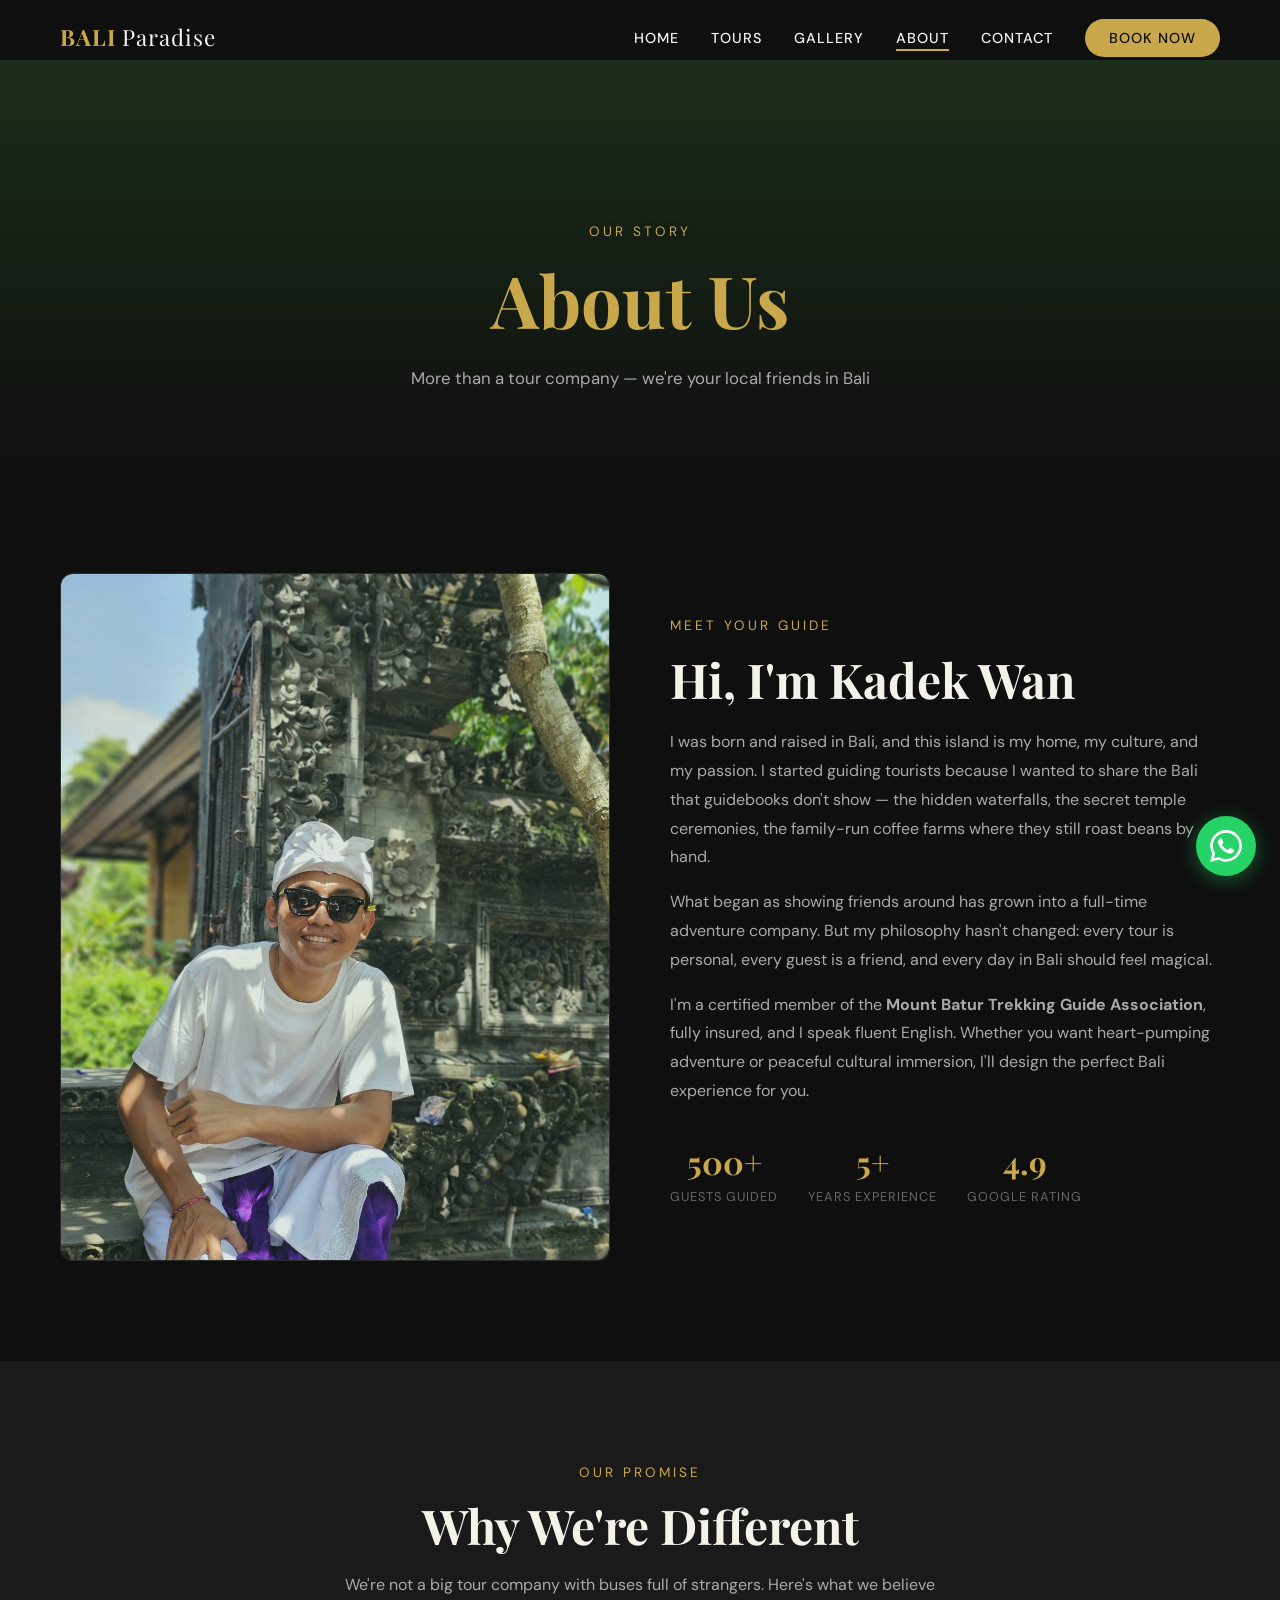
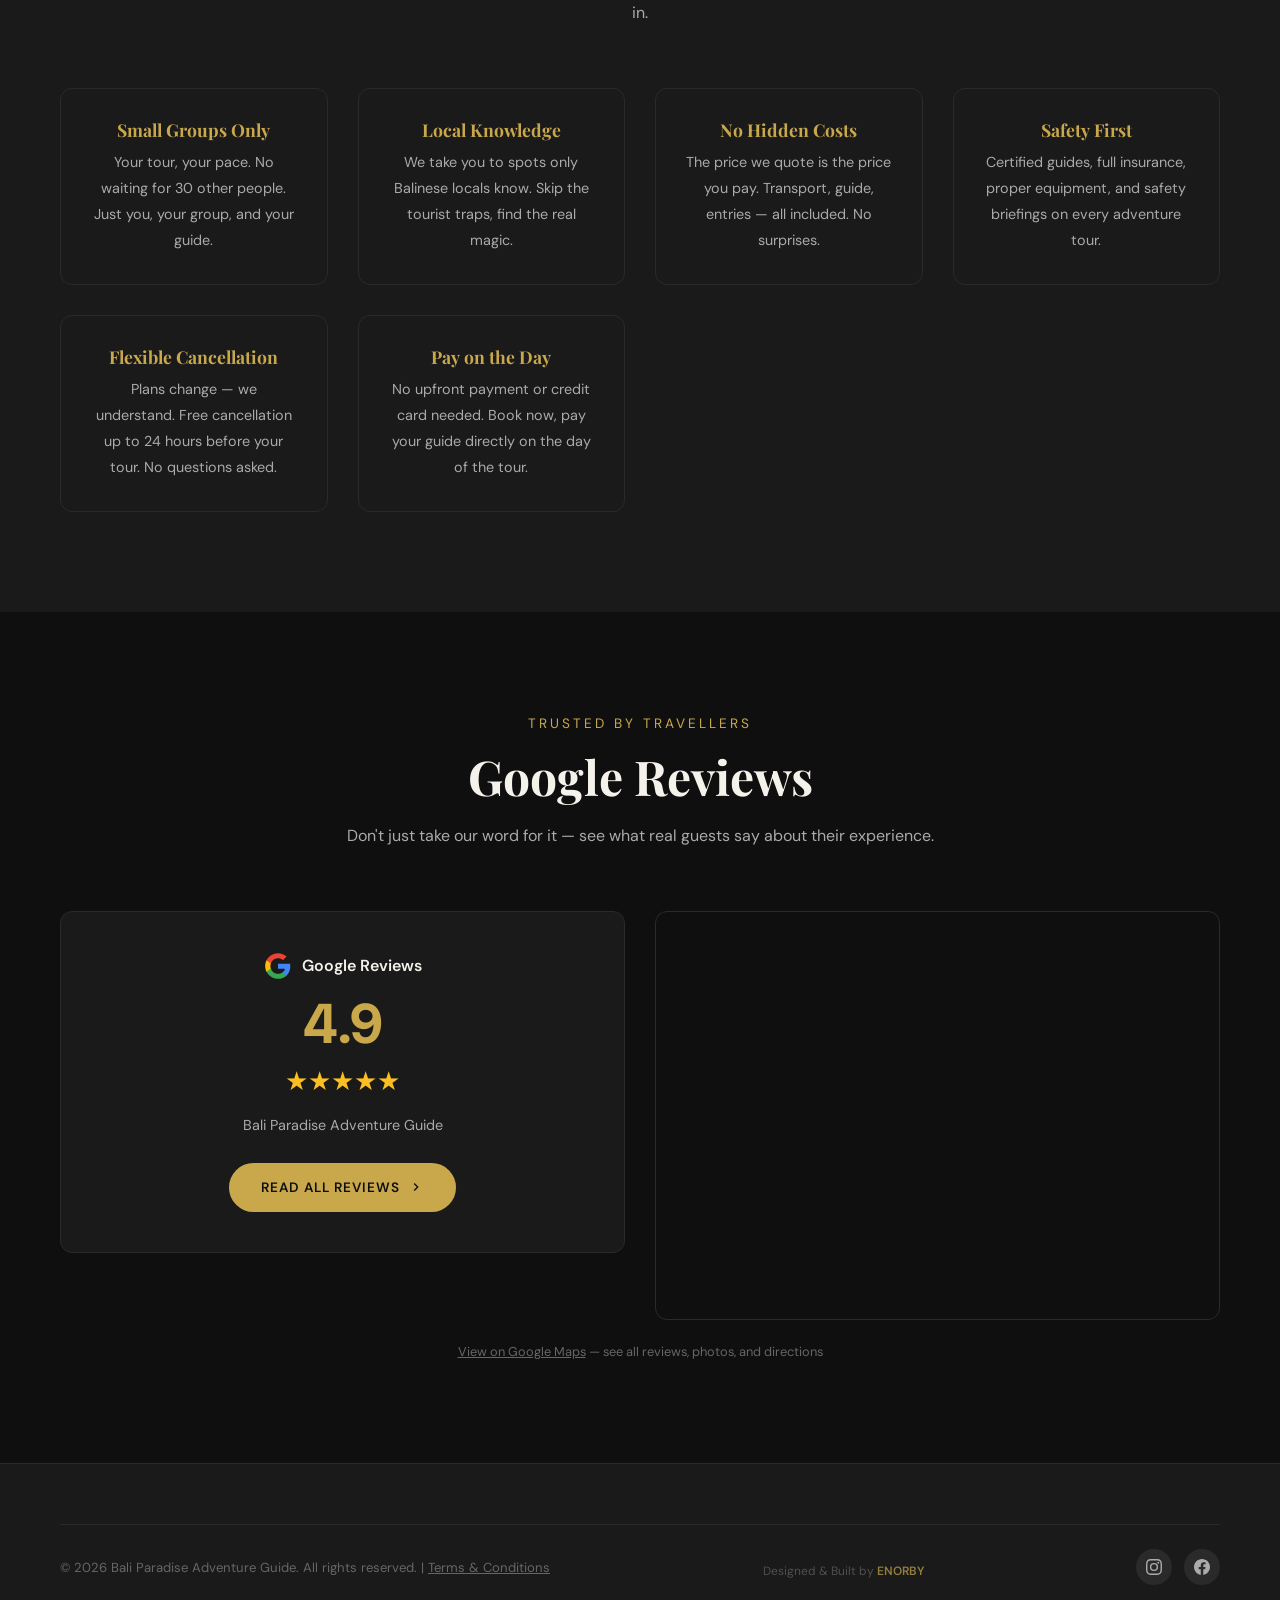
==== commit a873af54: "Update guide photo to Kadek Wan and rename throughout about page - Replace placeholder guide-kadek.j" ====
--- a/about.html
+++ b/about.html
@@ -73,12 +73,12 @@
         <div class="container">
             <div class="about-grid">
                 <div class="about-image fade-in">
-                    <img src="images/guide-kadek.jpg" alt="Kadek - Official Bali Guide at Uluwatu Temple" loading="lazy" style="border-radius: var(--radius); object-fit: cover; width: 100%; aspect-ratio: 3/4;">
+                    <img src="images/guide-kadek.jpg" alt="Kadek Wan - Official Bali Guide" loading="lazy" style="border-radius: var(--radius); object-fit: cover; width: 100%; aspect-ratio: 3/4;">
                 </div>
                 <div class="about-content fade-in">
                     <p class="label">Meet Your Guide</p>
                     <!-- PLACEHOLDER: Replace all below with client's real story -->
-                    <h2>Hi, I'm Kadek</h2>
+                    <h2>Hi, I'm Kadek Wan</h2>
                     <p>I was born and raised in Bali, and this island is my home, my culture, and my passion. I started guiding tourists because I wanted to share the Bali that guidebooks don't show &mdash; the hidden waterfalls, the secret temple ceremonies, the family-run coffee farms where they still roast beans by hand.</p>
                     <p>What began as showing friends around has grown into a full-time adventure company. But my philosophy hasn't changed: every tour is personal, every guest is a friend, and every day in Bali should feel magical.</p>
                     <p>I'm a certified member of the <strong>Mount Batur Trekking Guide Association</strong>, fully insured, and I speak fluent English. Whether you want heart-pumping adventure or peaceful cultural immersion, I'll design the perfect Bali experience for you.</p>
--- a/css/style.css
+++ b/css/style.css
@@ -1159,12 +1159,14 @@
         left: 0;
         right: 0;
         bottom: 0;
+        height: 100vh;
+        width: 100vw;
         background: rgba(15, 15, 15, 0.98);
         flex-direction: column;
         align-items: center;
         justify-content: center;
         gap: 24px;
-        z-index: 999;
+        z-index: 9999;
     }
 
     .nav-links.active {
@@ -1177,7 +1179,7 @@
 
     .nav-toggle {
         display: flex;
-        z-index: 1001;
+        z-index: 10000;
     }
 
     .hero {
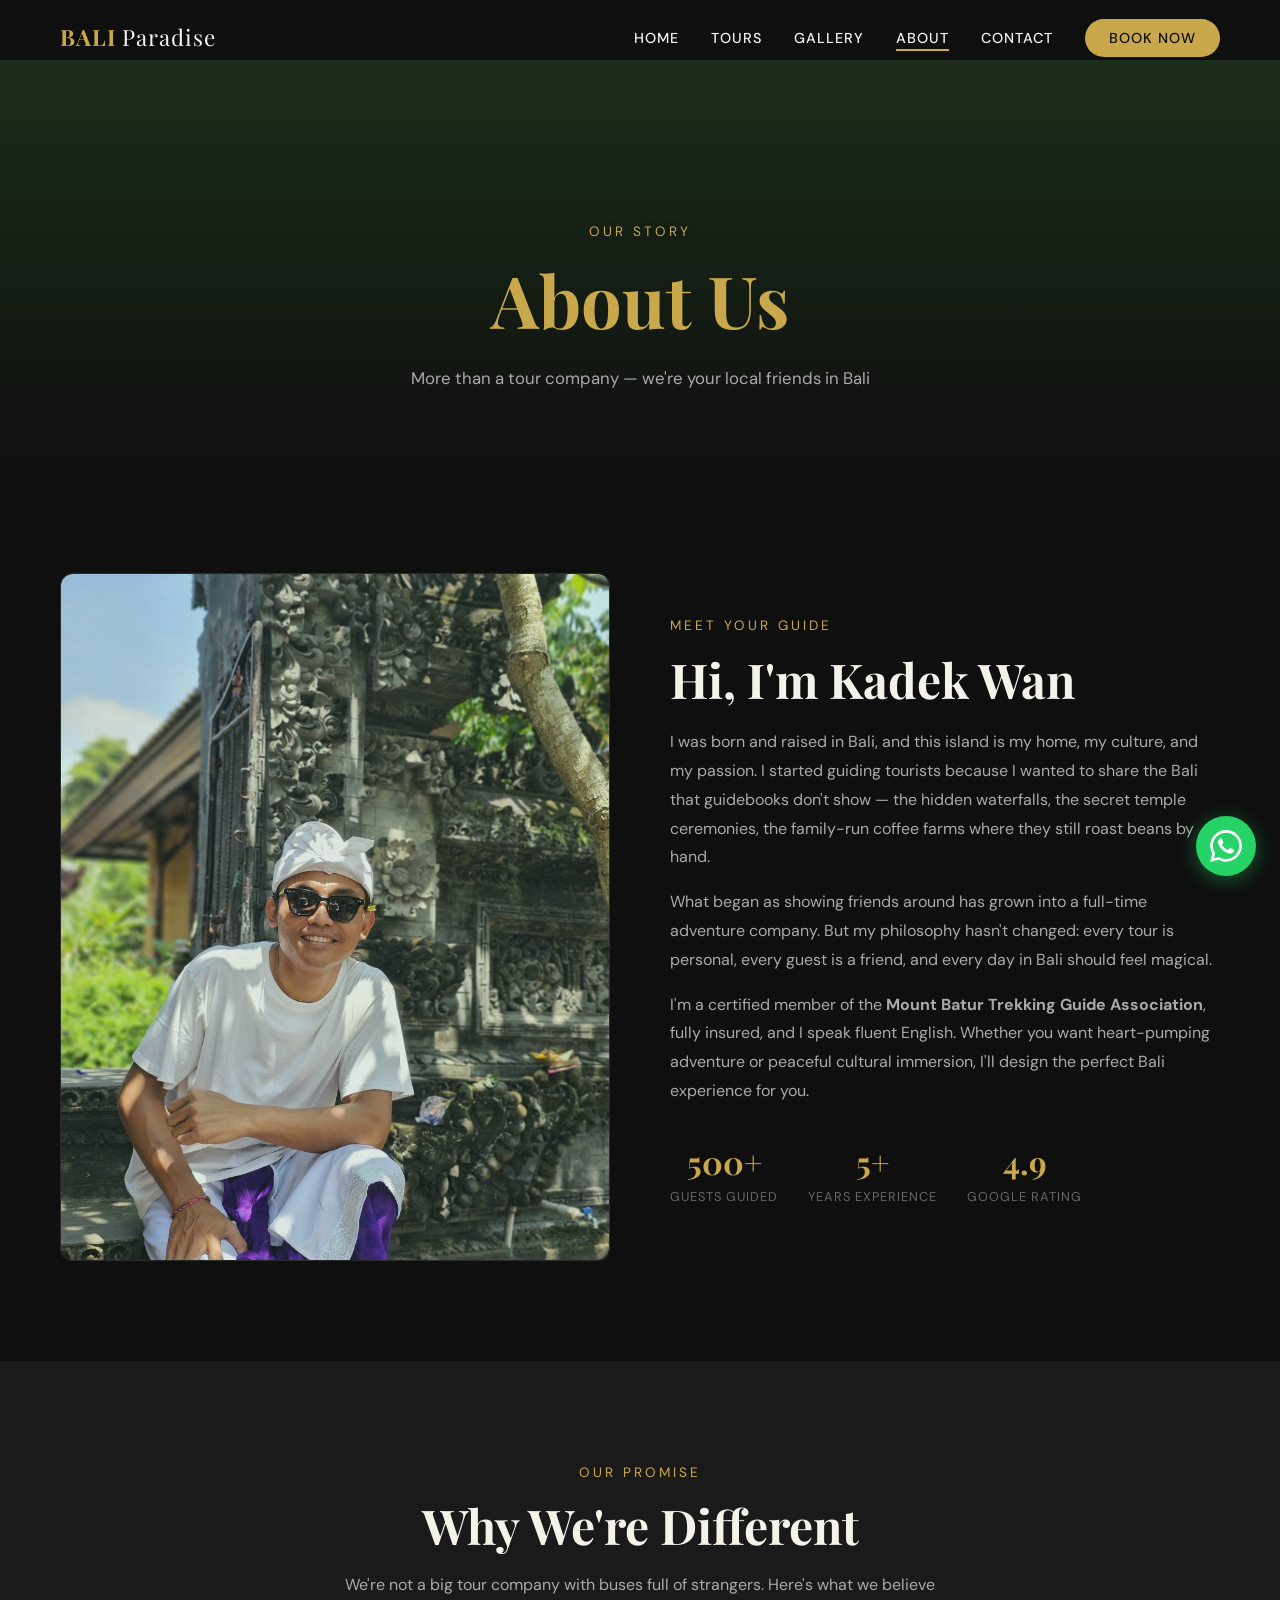
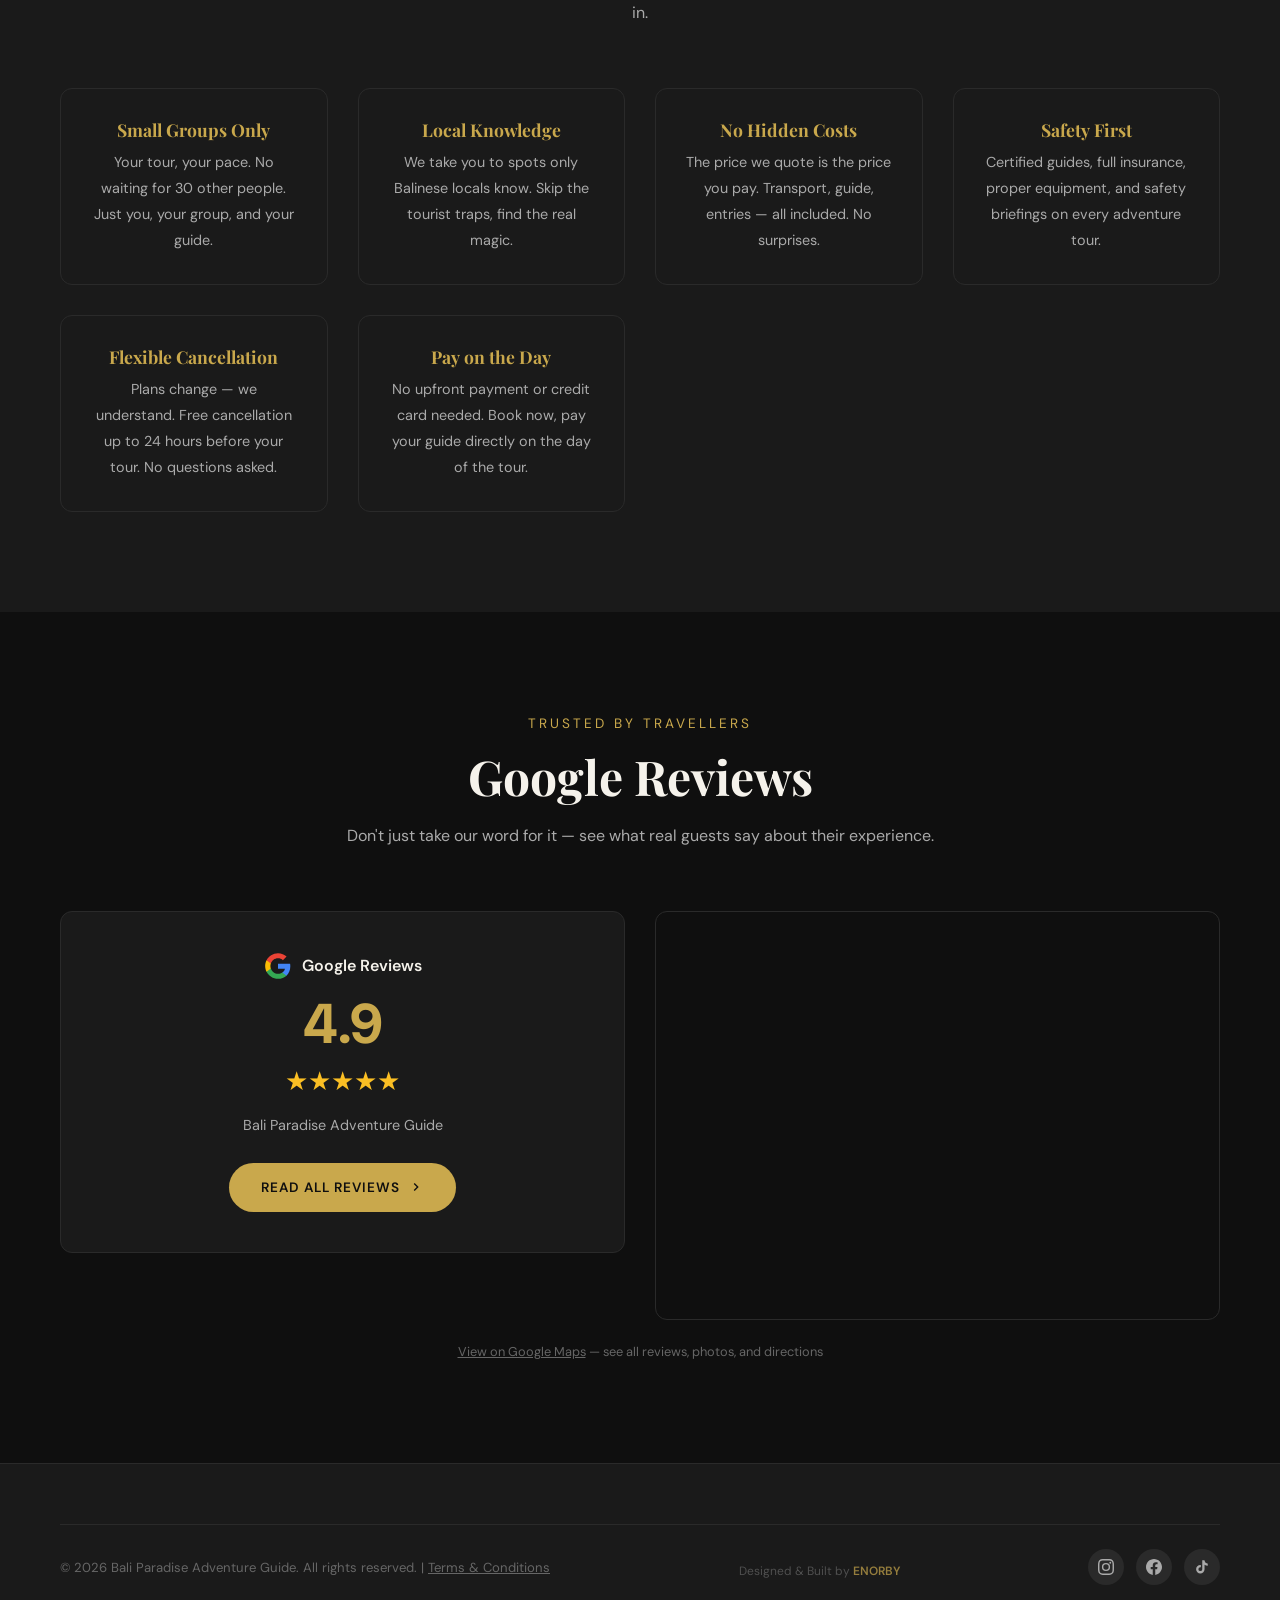
==== commit 5d5e66fd: "Add Instagram & TikTok links, all pages + CMS editable - business.json: Instagram + TikTok URLs adde" ====
--- a/about.html
+++ b/about.html
@@ -1,4 +1,4 @@
-<!DOCTYPE html>
+﻿<!DOCTYPE html>
 <html lang="en">
 <head>
     <meta charset="UTF-8">
@@ -197,7 +197,7 @@
                 <p style="margin-top: 8px; font-size: 0.75rem; color: var(--text-muted); opacity: 0.7;">Designed &amp; Built by <a href="https://enorby.co.nz" target="_blank" rel="noopener" style="color: var(--accent-gold); text-decoration: none; font-weight: 600;">ENORBY</a></p>
                 <div class="footer-social">
                     <a href="#" aria-label="Instagram"><svg viewBox="0 0 24 24"><path d="M12 2.163c3.204 0 3.584.012 4.85.07 3.252.148 4.771 1.691 4.919 4.919.058 1.265.069 1.645.069 4.849 0 3.205-.012 3.584-.069 4.849-.149 3.225-1.664 4.771-4.919 4.919-1.266.058-1.644.07-4.85.07-3.204 0-3.584-.012-4.849-.07-3.26-.149-4.771-1.699-4.919-4.92-.058-1.265-.07-1.644-.07-4.849 0-3.204.013-3.583.07-4.849.149-3.227 1.664-4.771 4.919-4.919 1.266-.057 1.645-.069 4.849-.069zM12 0C8.741 0 8.333.014 7.053.072 2.695.272.273 2.69.073 7.052.014 8.333 0 8.741 0 12c0 3.259.014 3.668.072 4.948.2 4.358 2.618 6.78 6.98 6.98C8.333 23.986 8.741 24 12 24c3.259 0 3.668-.014 4.948-.072 4.354-.2 6.782-2.618 6.979-6.98.059-1.28.073-1.689.073-4.948 0-3.259-.014-3.667-.072-4.947-.196-4.354-2.617-6.78-6.979-6.98C15.668.014 15.259 0 12 0zm0 5.838a6.162 6.162 0 100 12.324 6.162 6.162 0 000-12.324zM12 16a4 4 0 110-8 4 4 0 010 8zm6.406-11.845a1.44 1.44 0 100 2.881 1.44 1.44 0 000-2.881z"/></svg></a>
-                    <a href="#" aria-label="Facebook"><svg viewBox="0 0 24 24"><path d="M24 12.073c0-6.627-5.373-12-12-12s-12 5.373-12 12c0 5.99 4.388 10.954 10.125 11.854v-8.385H7.078v-3.47h3.047V9.43c0-3.007 1.792-4.669 4.533-4.669 1.312 0 2.686.235 2.686.235v2.953H15.83c-1.491 0-1.956.925-1.956 1.874v2.25h3.328l-.532 3.47h-2.796v8.385C19.612 23.027 24 18.062 24 12.073z"/></svg></a>
+                    <a href="#" aria-label="Facebook"><svg viewBox="0 0 24 24"><path d="M24 12.073c0-6.627-5.373-12-12-12s-12 5.373-12 12c0 5.99 4.388 10.954 10.125 11.854v-8.385H7.078v-3.47h3.047V9.43c0-3.007 1.792-4.669 4.533-4.669 1.312 0 2.686.235 2.686.235v2.953H15.83c-1.491 0-1.956.925-1.956 1.874v2.25h3.328l-.532 3.47h-2.796v8.385C19.612 23.027 24 18.062 24 12.073z"/></svg></a><a href="#" aria-label="TikTok" rel="noopener"><svg viewBox="0 0 24 24" fill="currentColor"><path d="M19.59 6.69a4.83 4.83 0 01-3.77-4.25V2h-3.45v13.67a2.89 2.89 0 01-2.88 2.5 2.89 2.89 0 01-2.89-2.89 2.89 2.89 0 012.89-2.89c.28 0 .54.04.79.1V9.01a6.33 6.33 0 00-.79-.05 6.34 6.34 0 00-6.34 6.34 6.34 6.34 0 006.34 6.34 6.34 6.34 0 006.33-6.34V8.69a8.15 8.15 0 004.79 1.54V6.79a4.86 4.86 0 01-1.02-.1z"/></svg></a>
                 </div>
             </div>
         </div>
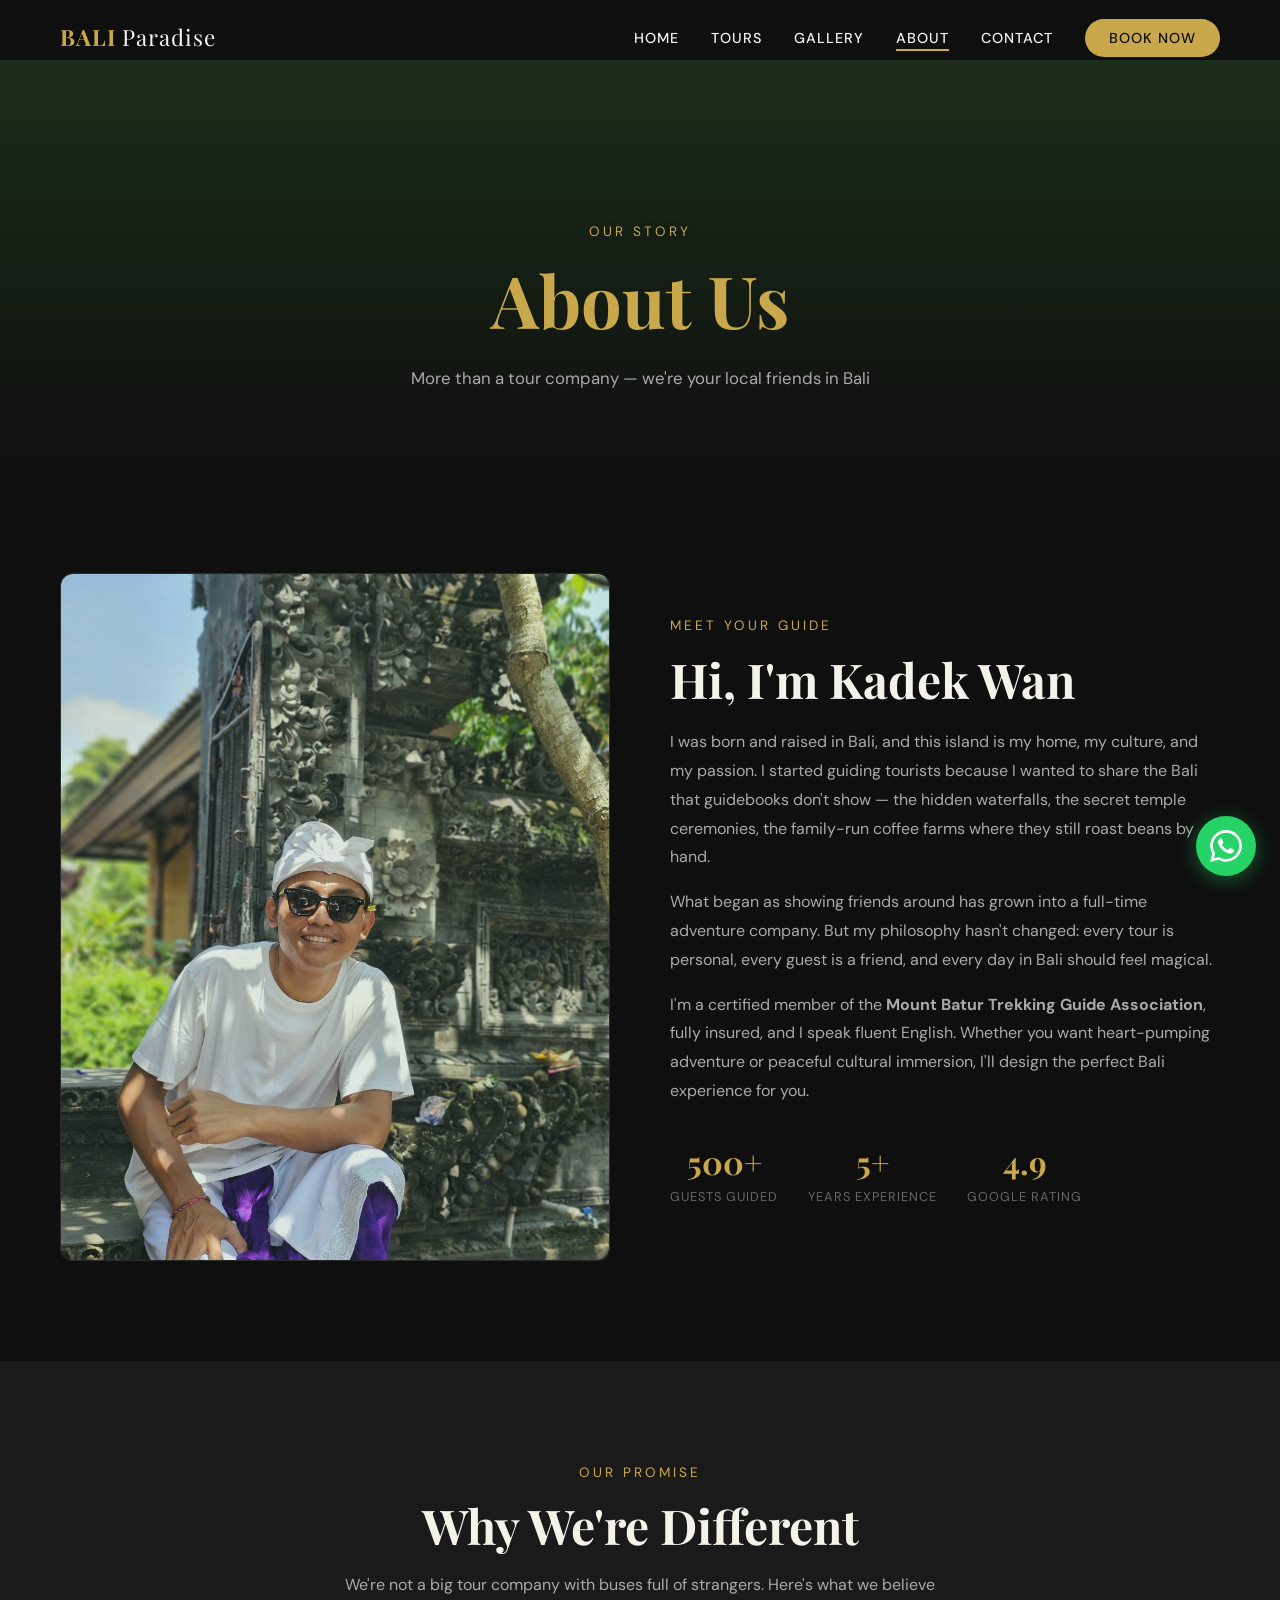
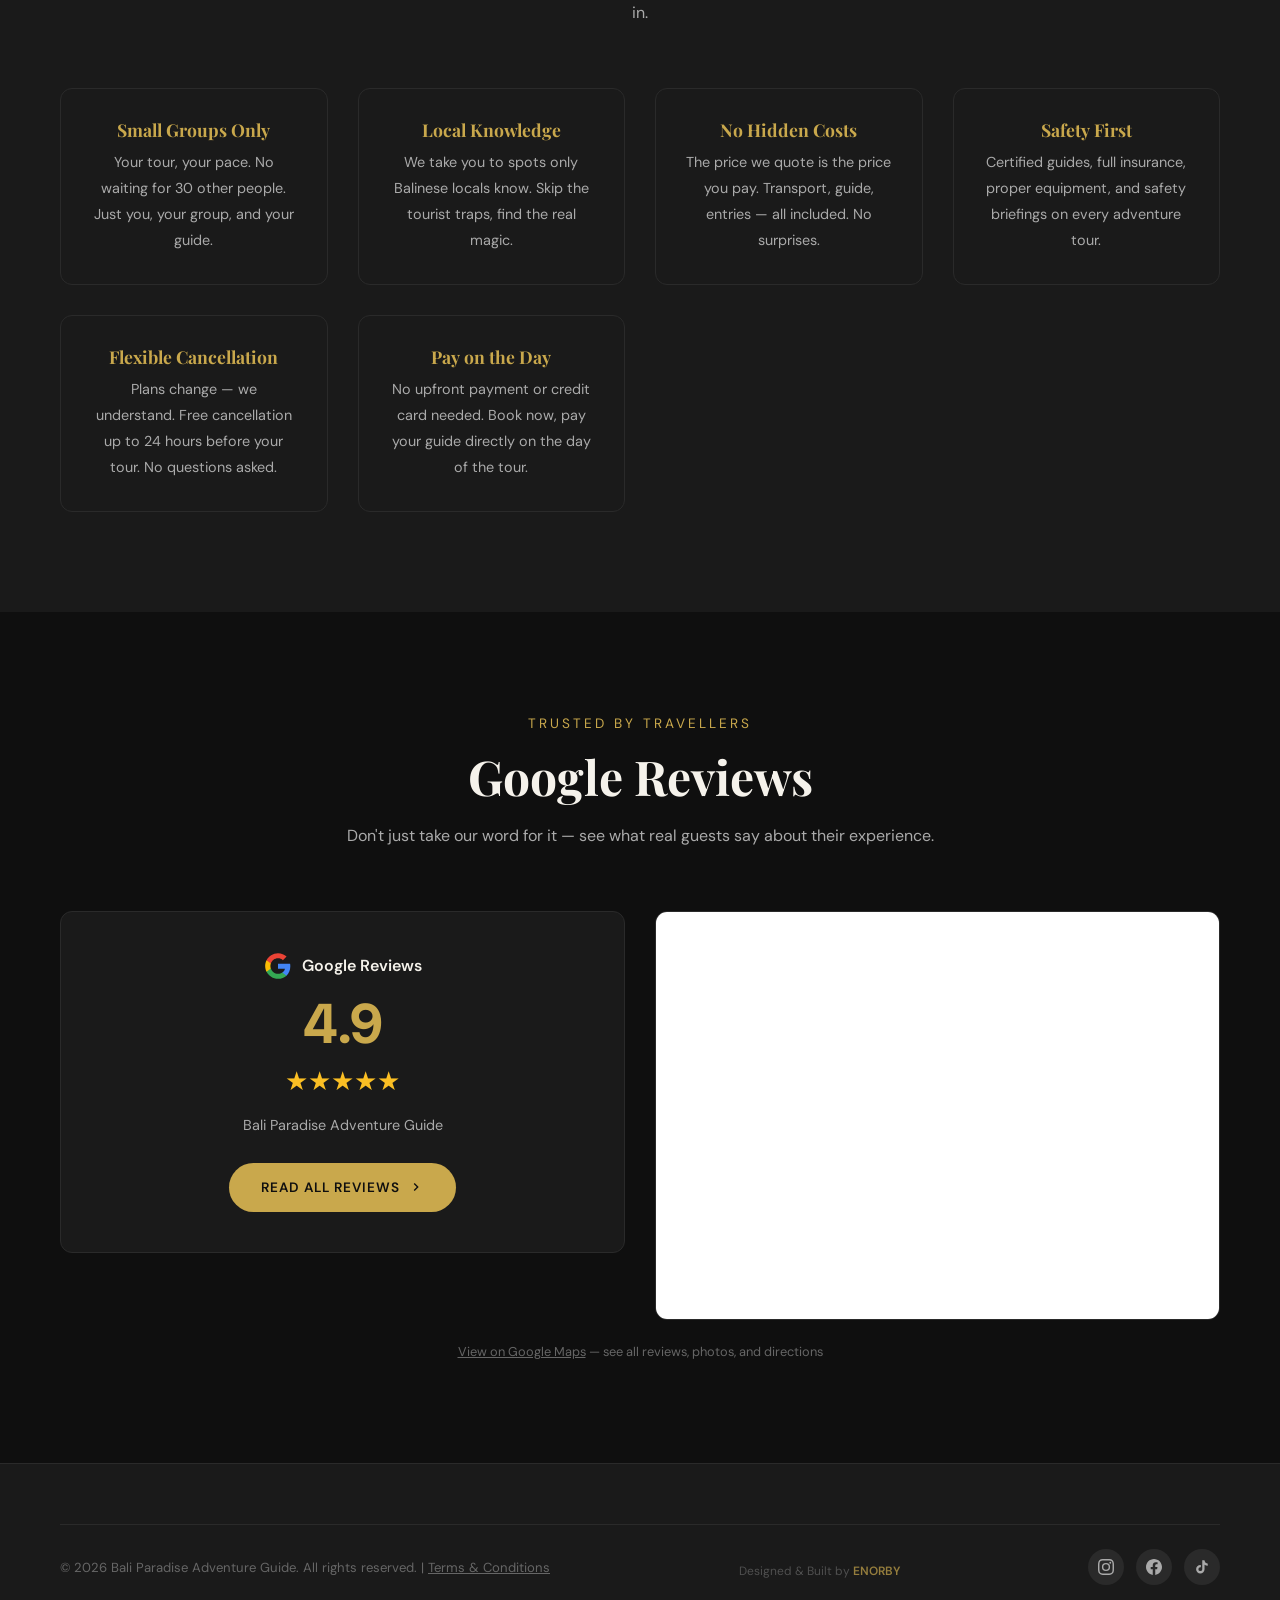
==== commit efad8b47: "Fix Samsung & Safari browser rendering issues - Add -webkit-backdrop-filter to navbar and tour card " ====
--- a/about.html
+++ b/about.html
@@ -2,6 +2,7 @@
 <html lang="en">
 <head>
     <meta charset="UTF-8">
+    <meta name="color-scheme" content="dark">
     <meta name="viewport" content="width=device-width, initial-scale=1.0">
     <title>About Us | Bali Paradise Adventure Guide</title>
     <meta name="description" content="Meet your local Balinese guide. Learn about our story, experience, and why travellers trust us for their Bali adventure.">
--- a/css/style.css
+++ b/css/style.css
@@ -4,6 +4,7 @@
    ============================== */
 
 :root {
+    color-scheme: dark;
     --bg-primary: #0f0f0f;
     --bg-secondary: #1a1a1a;
     --bg-card: #1a1a1a;
@@ -96,6 +97,7 @@
 
 .navbar.scrolled {
     background: rgba(15, 15, 15, 0.95);
+    -webkit-backdrop-filter: blur(10px);
     backdrop-filter: blur(10px);
     padding: 12px 0;
     border-bottom: 1px solid var(--border-subtle);
@@ -493,6 +495,7 @@
     padding: 4px 12px;
     border-radius: 20px;
     font-size: 0.75rem;
+    -webkit-backdrop-filter: blur(4px);
     backdrop-filter: blur(4px);
 }
 
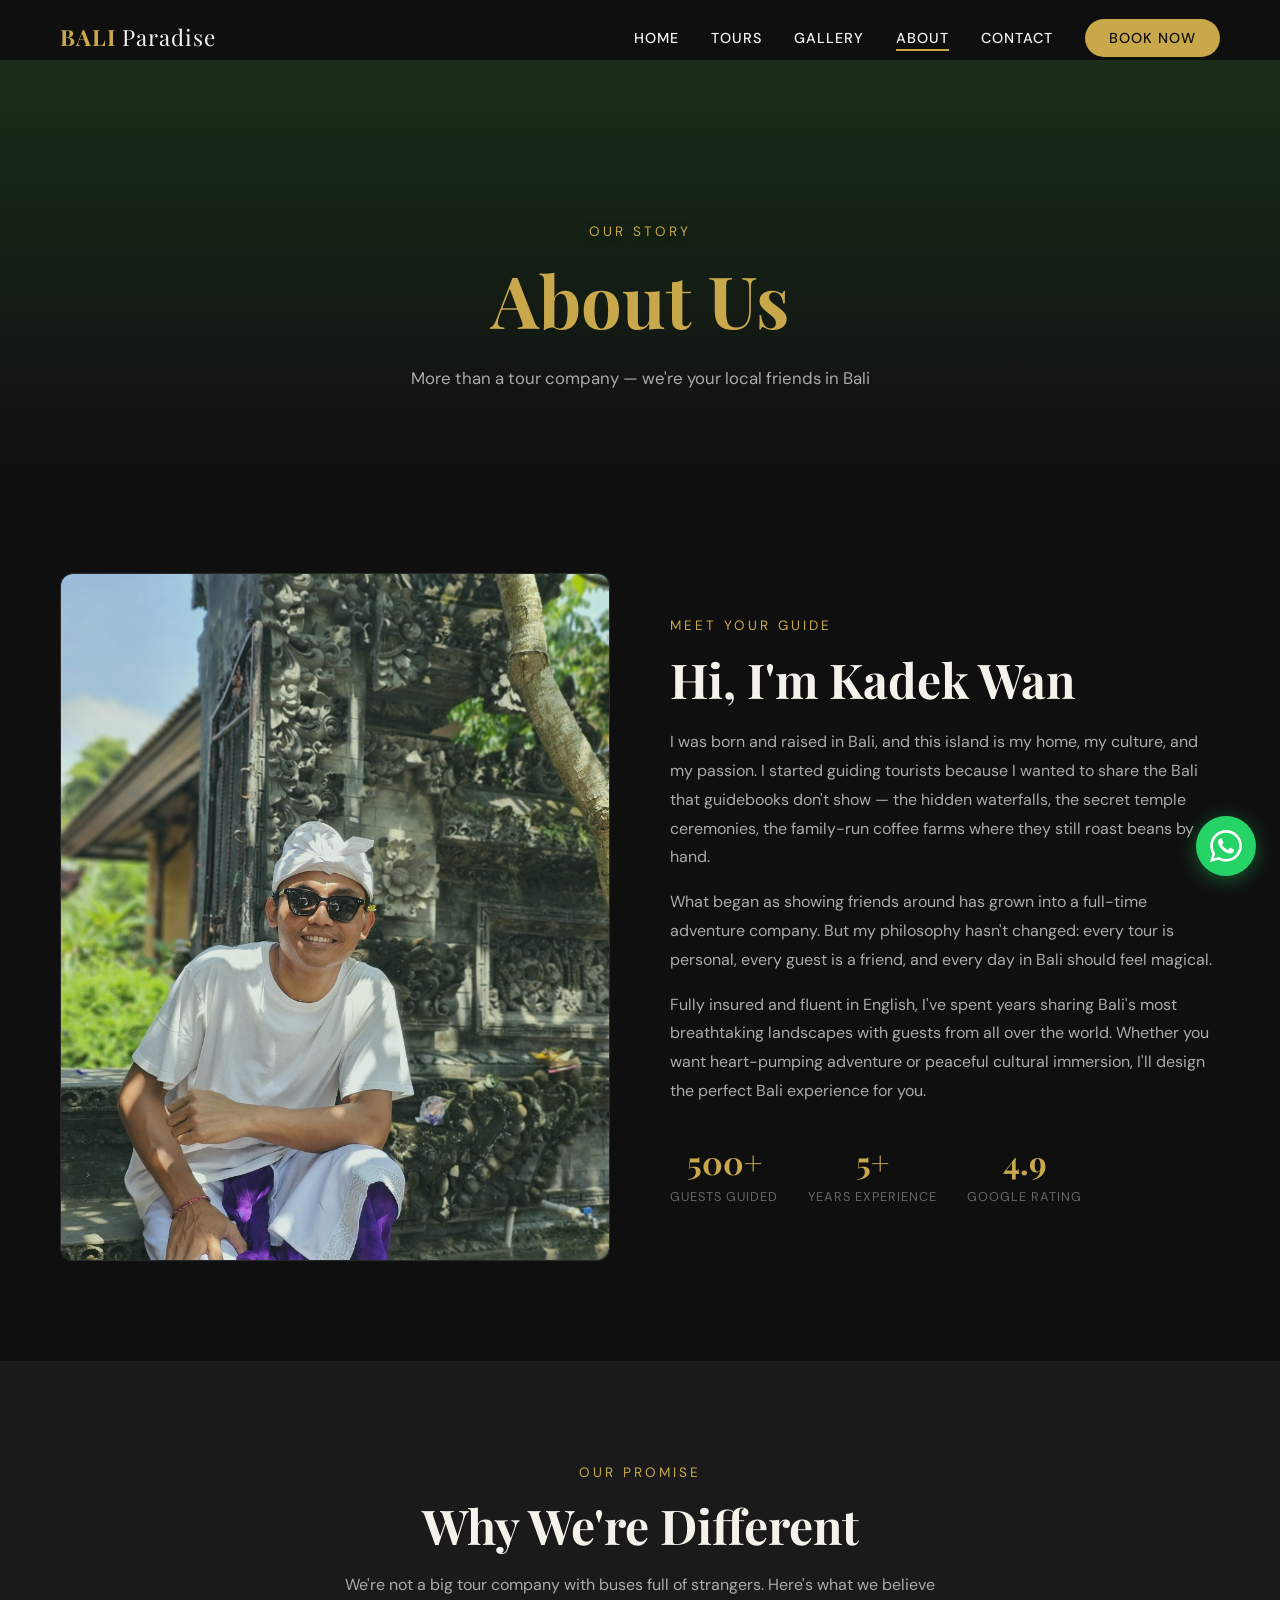
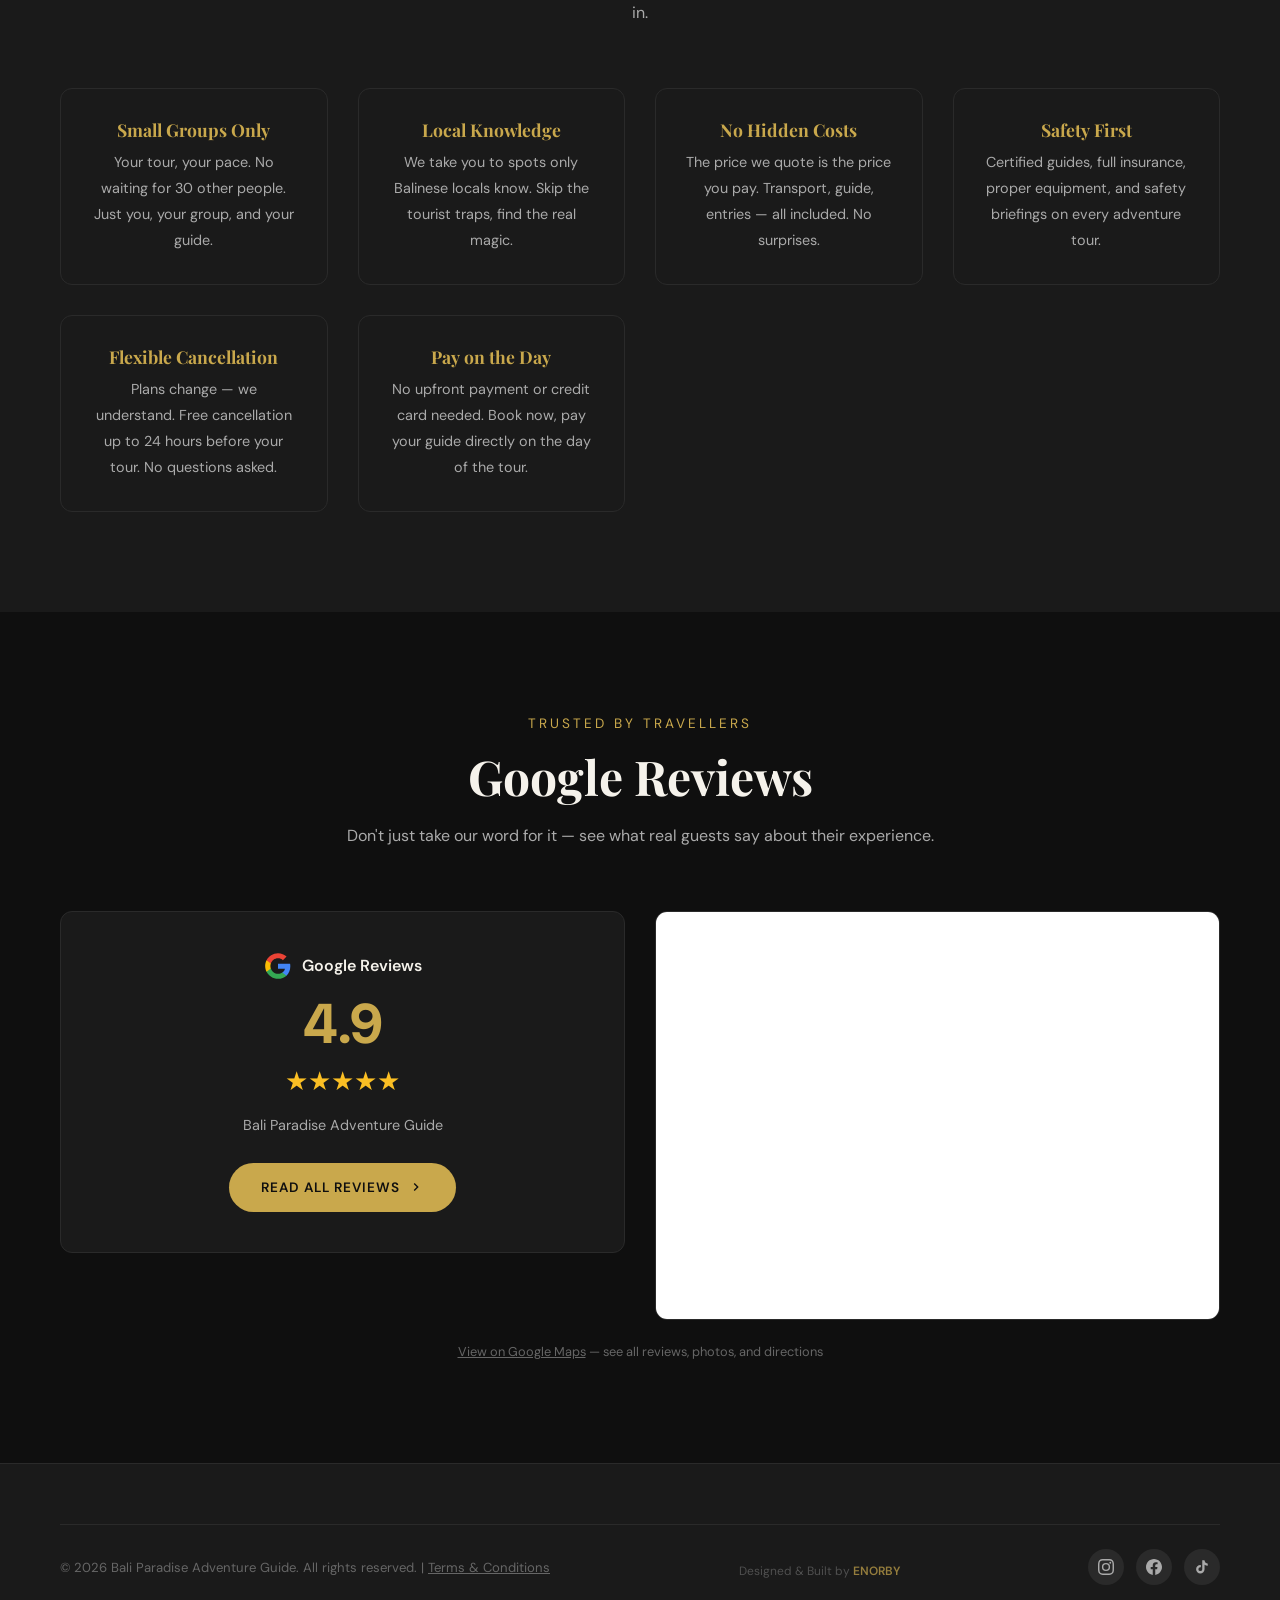
==== commit e8d4aa7b: "6 updates: photo, timing, social links, about, contact dropdown 1. Replace Sunrise Trek Unsplash wit" ====
--- a/about.html
+++ b/about.html
@@ -82,7 +82,7 @@
                     <h2>Hi, I'm Kadek Wan</h2>
                     <p>I was born and raised in Bali, and this island is my home, my culture, and my passion. I started guiding tourists because I wanted to share the Bali that guidebooks don't show &mdash; the hidden waterfalls, the secret temple ceremonies, the family-run coffee farms where they still roast beans by hand.</p>
                     <p>What began as showing friends around has grown into a full-time adventure company. But my philosophy hasn't changed: every tour is personal, every guest is a friend, and every day in Bali should feel magical.</p>
-                    <p>I'm a certified member of the <strong>Mount Batur Trekking Guide Association</strong>, fully insured, and I speak fluent English. Whether you want heart-pumping adventure or peaceful cultural immersion, I'll design the perfect Bali experience for you.</p>
+                    <p>Fully insured and fluent in English, I've spent years sharing Bali's most breathtaking landscapes with guests from all over the world. Whether you want heart-pumping adventure or peaceful cultural immersion, I'll design the perfect Bali experience for you.</p>
 
                     <div class="about-stats">
                         <!-- PLACEHOLDER: Update numbers -->
@@ -197,8 +197,8 @@
                 <p>&copy; 2026 Bali Paradise Adventure Guide. All rights reserved. | <a href="terms.html" style="color: var(--text-muted); text-decoration: underline;">Terms & Conditions</a></p>
                 <p style="margin-top: 8px; font-size: 0.75rem; color: var(--text-muted); opacity: 0.7;">Designed &amp; Built by <a href="https://enorby.co.nz" target="_blank" rel="noopener" style="color: var(--accent-gold); text-decoration: none; font-weight: 600;">ENORBY</a></p>
                 <div class="footer-social">
-                    <a href="#" aria-label="Instagram"><svg viewBox="0 0 24 24"><path d="M12 2.163c3.204 0 3.584.012 4.85.07 3.252.148 4.771 1.691 4.919 4.919.058 1.265.069 1.645.069 4.849 0 3.205-.012 3.584-.069 4.849-.149 3.225-1.664 4.771-4.919 4.919-1.266.058-1.644.07-4.85.07-3.204 0-3.584-.012-4.849-.07-3.26-.149-4.771-1.699-4.919-4.92-.058-1.265-.07-1.644-.07-4.849 0-3.204.013-3.583.07-4.849.149-3.227 1.664-4.771 4.919-4.919 1.266-.057 1.645-.069 4.849-.069zM12 0C8.741 0 8.333.014 7.053.072 2.695.272.273 2.69.073 7.052.014 8.333 0 8.741 0 12c0 3.259.014 3.668.072 4.948.2 4.358 2.618 6.78 6.98 6.98C8.333 23.986 8.741 24 12 24c3.259 0 3.668-.014 4.948-.072 4.354-.2 6.782-2.618 6.979-6.98.059-1.28.073-1.689.073-4.948 0-3.259-.014-3.667-.072-4.947-.196-4.354-2.617-6.78-6.979-6.98C15.668.014 15.259 0 12 0zm0 5.838a6.162 6.162 0 100 12.324 6.162 6.162 0 000-12.324zM12 16a4 4 0 110-8 4 4 0 010 8zm6.406-11.845a1.44 1.44 0 100 2.881 1.44 1.44 0 000-2.881z"/></svg></a>
-                    <a href="#" aria-label="Facebook"><svg viewBox="0 0 24 24"><path d="M24 12.073c0-6.627-5.373-12-12-12s-12 5.373-12 12c0 5.99 4.388 10.954 10.125 11.854v-8.385H7.078v-3.47h3.047V9.43c0-3.007 1.792-4.669 4.533-4.669 1.312 0 2.686.235 2.686.235v2.953H15.83c-1.491 0-1.956.925-1.956 1.874v2.25h3.328l-.532 3.47h-2.796v8.385C19.612 23.027 24 18.062 24 12.073z"/></svg></a><a href="#" aria-label="TikTok" rel="noopener"><svg viewBox="0 0 24 24" fill="currentColor"><path d="M19.59 6.69a4.83 4.83 0 01-3.77-4.25V2h-3.45v13.67a2.89 2.89 0 01-2.88 2.5 2.89 2.89 0 01-2.89-2.89 2.89 2.89 0 012.89-2.89c.28 0 .54.04.79.1V9.01a6.33 6.33 0 00-.79-.05 6.34 6.34 0 00-6.34 6.34 6.34 6.34 0 006.34 6.34 6.34 6.34 0 006.33-6.34V8.69a8.15 8.15 0 004.79 1.54V6.79a4.86 4.86 0 01-1.02-.1z"/></svg></a>
+                    <a href="https://www.instagram.com/dekwan88_bali?igsh=MWc0OXJmOGVra2kwZA==" aria-label="Instagram" target="_blank" rel="noopener"><svg viewBox="0 0 24 24"><path d="M12 2.163c3.204 0 3.584.012 4.85.07 3.252.148 4.771 1.691 4.919 4.919.058 1.265.069 1.645.069 4.849 0 3.205-.012 3.584-.069 4.849-.149 3.225-1.664 4.771-4.919 4.919-1.266.058-1.644.07-4.85.07-3.204 0-3.584-.012-4.849-.07-3.26-.149-4.771-1.699-4.919-4.92-.058-1.265-.07-1.644-.07-4.849 0-3.204.013-3.583.07-4.849.149-3.227 1.664-4.771 4.919-4.919 1.266-.057 1.645-.069 4.849-.069zM12 0C8.741 0 8.333.014 7.053.072 2.695.272.273 2.69.073 7.052.014 8.333 0 8.741 0 12c0 3.259.014 3.668.072 4.948.2 4.358 2.618 6.78 6.98 6.98C8.333 23.986 8.741 24 12 24c3.259 0 3.668-.014 4.948-.072 4.354-.2 6.782-2.618 6.979-6.98.059-1.28.073-1.689.073-4.948 0-3.259-.014-3.667-.072-4.947-.196-4.354-2.617-6.78-6.979-6.98C15.668.014 15.259 0 12 0zm0 5.838a6.162 6.162 0 100 12.324 6.162 6.162 0 000-12.324zM12 16a4 4 0 110-8 4 4 0 010 8zm6.406-11.845a1.44 1.44 0 100 2.881 1.44 1.44 0 000-2.881z"/></svg></a>
+                    <a href="#" aria-label="Facebook"><svg viewBox="0 0 24 24"><path d="M24 12.073c0-6.627-5.373-12-12-12s-12 5.373-12 12c0 5.99 4.388 10.954 10.125 11.854v-8.385H7.078v-3.47h3.047V9.43c0-3.007 1.792-4.669 4.533-4.669 1.312 0 2.686.235 2.686.235v2.953H15.83c-1.491 0-1.956.925-1.956 1.874v2.25h3.328l-.532 3.47h-2.796v8.385C19.612 23.027 24 18.062 24 12.073z"/></svg></a><a href="https://www.tiktok.com/@dekwan_baliholydays?_r=1&_t=ZS-98ZLaAki8Pc" aria-label="TikTok" target="_blank" rel="noopener"><svg viewBox="0 0 24 24" fill="currentColor"><path d="M19.59 6.69a4.83 4.83 0 01-3.77-4.25V2h-3.45v13.67a2.89 2.89 0 01-2.88 2.5 2.89 2.89 0 01-2.89-2.89 2.89 2.89 0 012.89-2.89c.28 0 .54.04.79.1V9.01a6.33 6.33 0 00-.79-.05 6.34 6.34 0 00-6.34 6.34 6.34 6.34 0 006.34 6.34 6.34 6.34 0 006.33-6.34V8.69a8.15 8.15 0 004.79 1.54V6.79a4.86 4.86 0 01-1.02-.1z"/></svg></a>
                 </div>
             </div>
         </div>
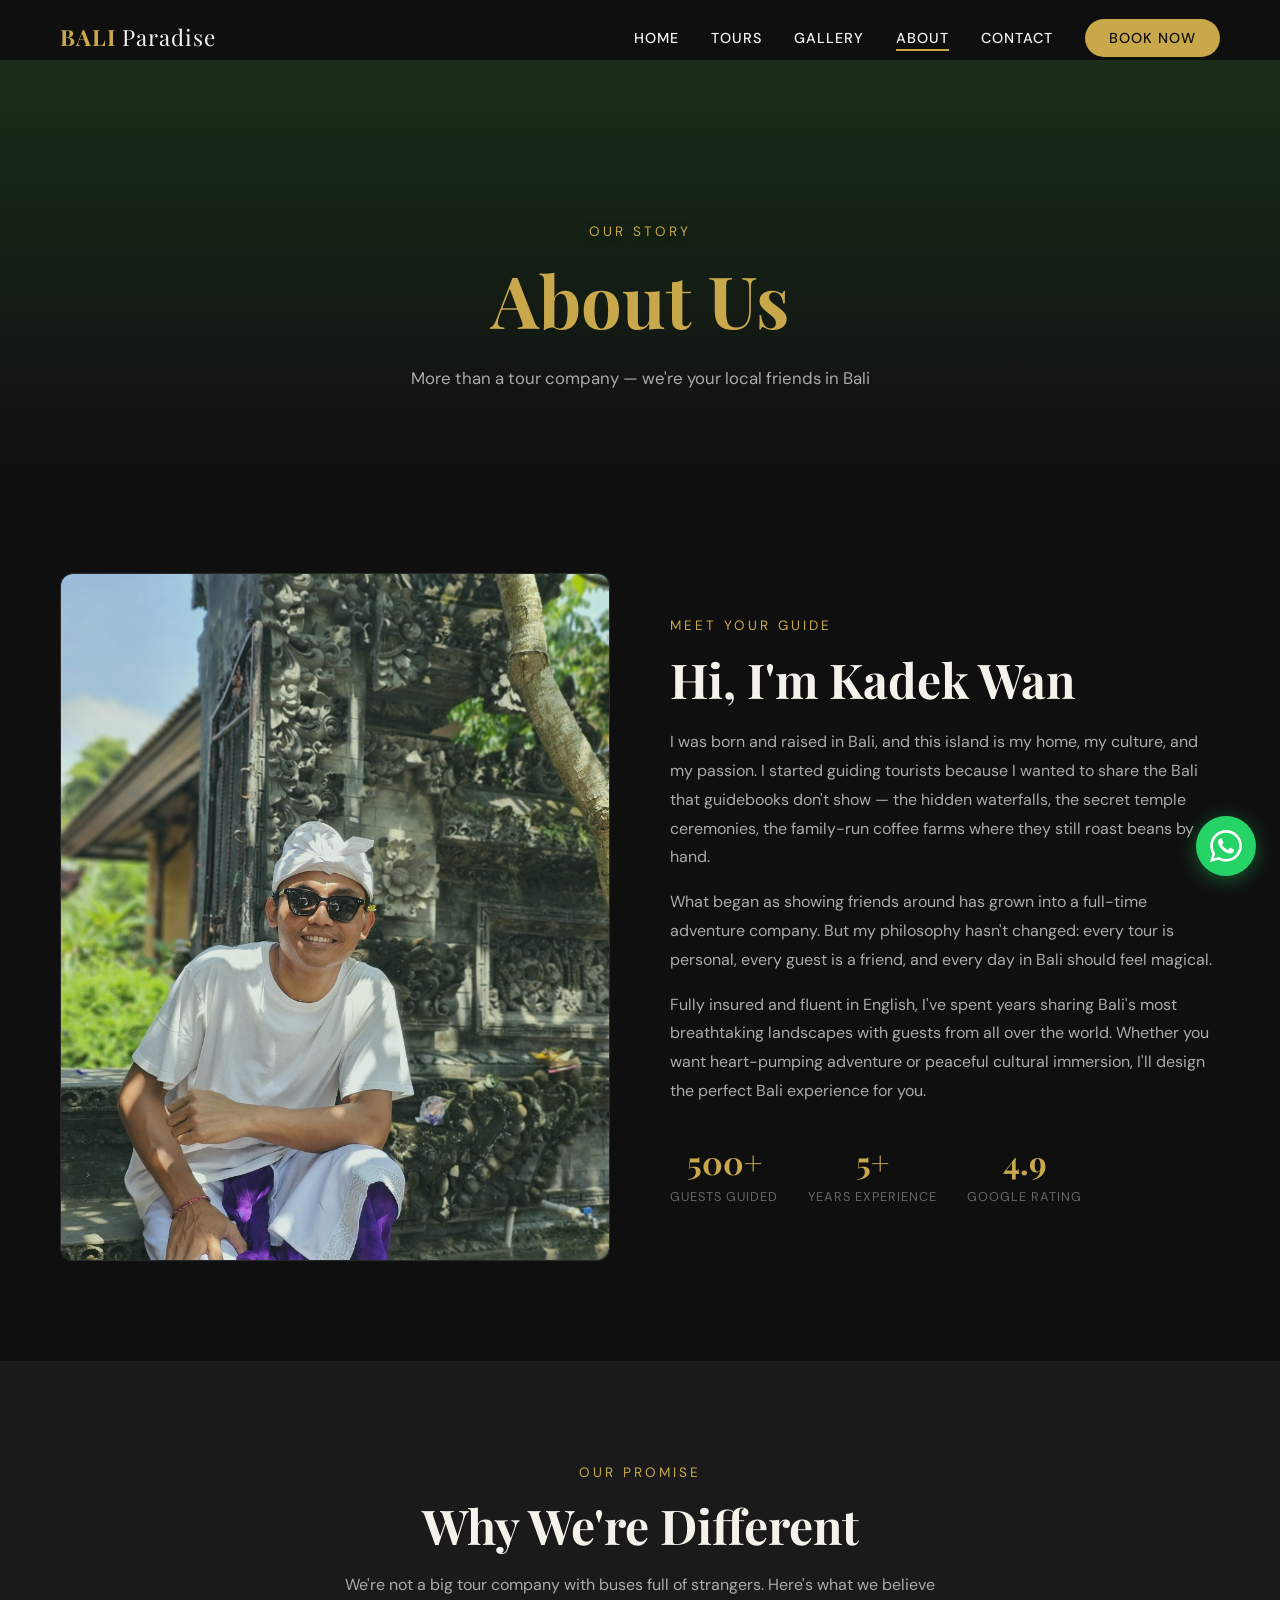
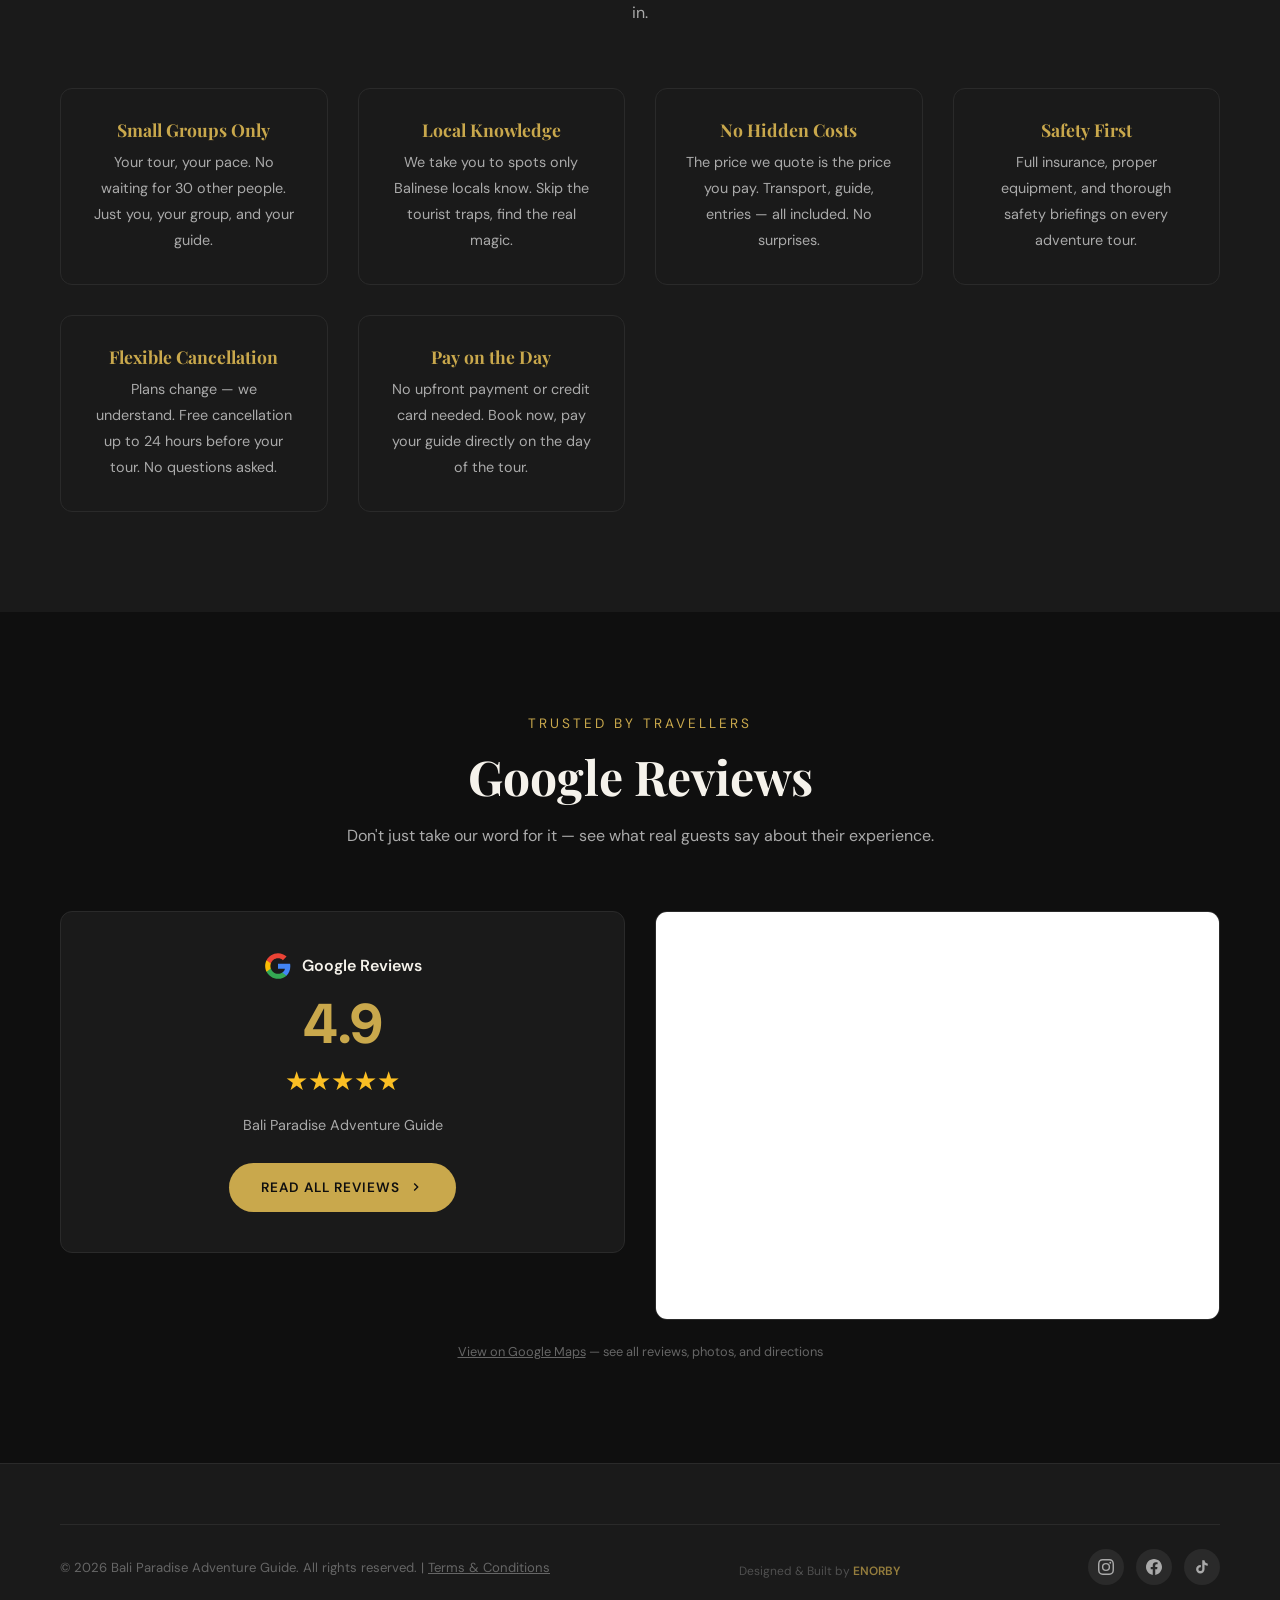
==== commit 879016ba: "Fix about sections on about.html and index.html - Remove all PLACEHOLDER comments (3 in about, 3 in " ====
--- a/about.html
+++ b/about.html
@@ -2,6 +2,7 @@
 <html lang="en">
 <head>
     <meta charset="UTF-8">
+    <link rel="icon" href="data:image/svg+xml,<svg xmlns='http://www.w3.org/2000/svg' viewBox='0 0 100 100'><text y='.9em' font-size='90'>🌴</text></svg>">
     <meta name="color-scheme" content="dark">
     <meta name="viewport" content="width=device-width, initial-scale=1.0">
     <title>About Us | Bali Paradise Adventure Guide</title>
@@ -78,14 +79,12 @@
                 </div>
                 <div class="about-content fade-in">
                     <p class="label">Meet Your Guide</p>
-                    <!-- PLACEHOLDER: Replace all below with client's real story -->
                     <h2>Hi, I'm Kadek Wan</h2>
                     <p>I was born and raised in Bali, and this island is my home, my culture, and my passion. I started guiding tourists because I wanted to share the Bali that guidebooks don't show &mdash; the hidden waterfalls, the secret temple ceremonies, the family-run coffee farms where they still roast beans by hand.</p>
                     <p>What began as showing friends around has grown into a full-time adventure company. But my philosophy hasn't changed: every tour is personal, every guest is a friend, and every day in Bali should feel magical.</p>
                     <p>Fully insured and fluent in English, I've spent years sharing Bali's most breathtaking landscapes with guests from all over the world. Whether you want heart-pumping adventure or peaceful cultural immersion, I'll design the perfect Bali experience for you.</p>
 
                     <div class="about-stats">
-                        <!-- PLACEHOLDER: Update numbers -->
                         <div class="about-stat">
                             <div class="number">500+</div>
                             <div class="label">Guests Guided</div>
@@ -127,11 +126,10 @@
                 </div>
                 <div class="value-card fade-in">
                     <h3>Safety First</h3>
-                    <p>Certified guides, full insurance, proper equipment, and safety briefings on every adventure tour.</p>
+                    <p>Full insurance, proper equipment, and thorough safety briefings on every adventure tour.</p>
                 </div>
                 <div class="value-card fade-in">
                     <h3>Flexible Cancellation</h3>
-                    <!-- PLACEHOLDER: Confirm cancellation policy with client -->
                     <p>Plans change &mdash; we understand. Free cancellation up to 24 hours before your tour. No questions asked.</p>
                 </div>
                 <div class="value-card fade-in">
--- a/css/style.css
+++ b/css/style.css
@@ -5,6 +5,7 @@
 
 :root {
     color-scheme: dark;
+    accent-color: #69db7c;
     --bg-primary: #0f0f0f;
     --bg-secondary: #1a1a1a;
     --bg-card: #1a1a1a;
